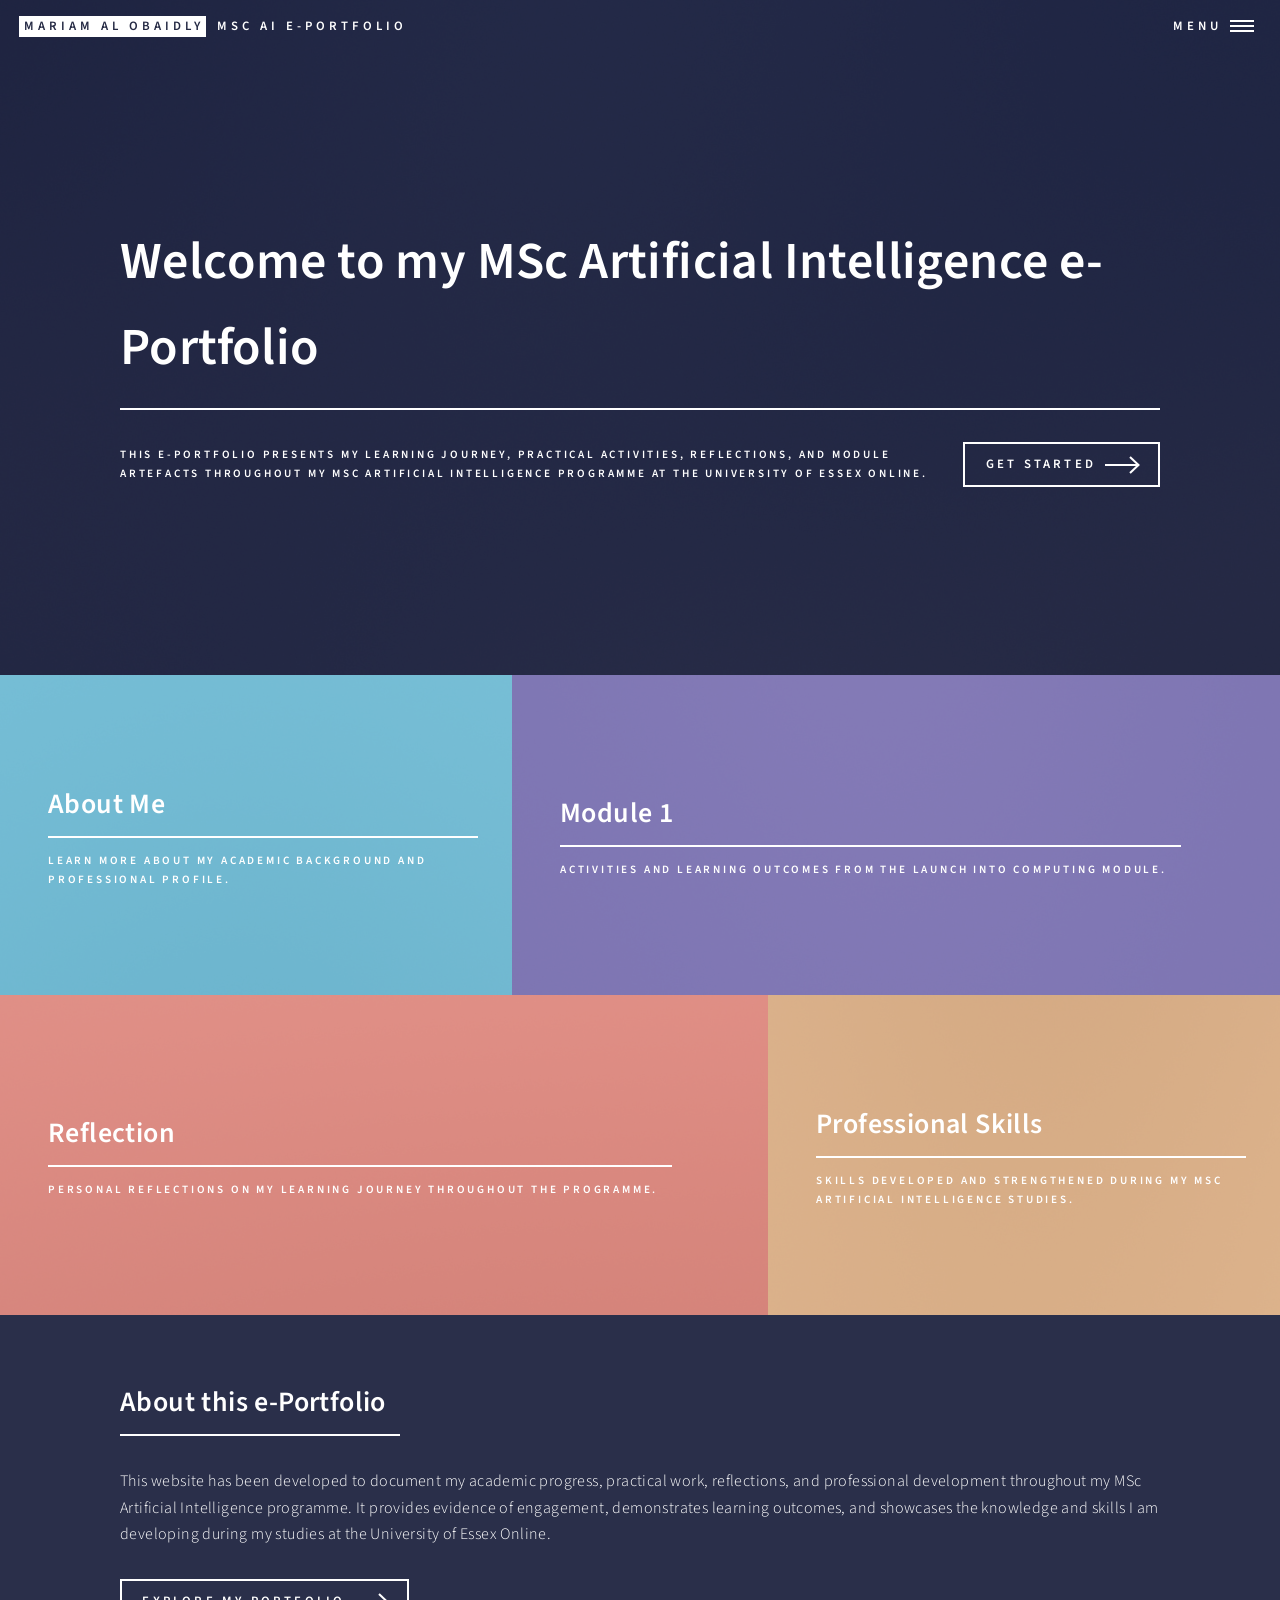
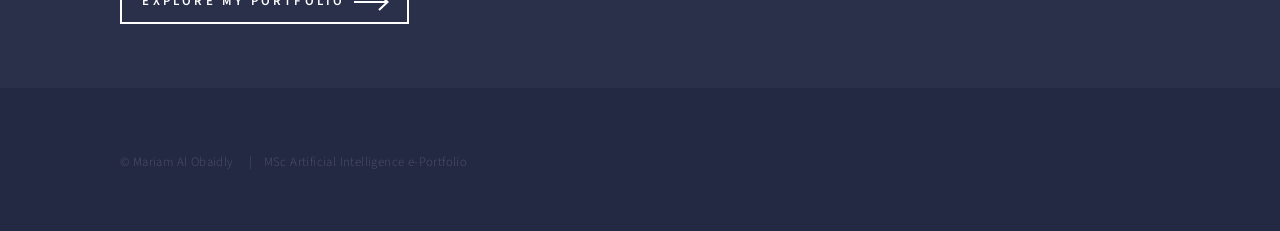
==== index.html @ 6cae25c2 "Update index.html" ====
<!DOCTYPE HTML>
<!--
	Forty 
	html5up.net | @ajlkn
	Free for personal and commercial use under the CCA 3.0 license (html5up.net/license)
-->
<html>
	<head>
		<title>Mariam Al Obaidly - MSc AI e-Portfolio</title>
		<meta charset="utf-8" />
		<meta name="viewport" content="width=device-width, initial-scale=1, user-scalable=no" />
		<link rel="stylesheet" href="assets/css/main.css" />
		<noscript><link rel="stylesheet" href="assets/css/noscript.css" /></noscript>
	</head>
	<body class="is-preload">

		<!-- Wrapper -->
		<div id="wrapper">

			<!-- Header -->
			<header id="header" class="alt">
				<a href="index.html" class="logo"><strong>Mariam Al Obaidly</strong> <span>MSc AI e-Portfolio</span></a>
				<nav>
					<a href="#menu">Menu</a>
				</nav>
			</header>

			<!-- Menu -->
			<nav id="menu">
				<ul class="links">
					<li><a href="index.html">Home</a></li>
					<li><a href="about.html">About Me</a></li>
					<li><a href="module1.html">Module 1</a></li>
					<li><a href="reflection.html">Reflection</a></li>
					<li><a href="skills.html">Professional Skills</a></li>
				</ul>
			</nav>

			<!-- Banner -->
			<section id="banner" class="major">
				<div class="inner">
					<header class="major">
						<h1>Welcome to my MSc Artificial Intelligence e-Portfolio</h1>
					</header>
					<div class="content">
						<p>
							This e-portfolio presents my learning journey, practical activities, reflections, and module artefacts throughout my MSc Artificial Intelligence programme at the University of Essex Online.
						</p>
						<ul class="actions">
							<li><a href="#one" class="button next scrolly">Get Started</a></li>
						</ul>
					</div>
				</div>
			</section>

			<!-- Main -->
			<div id="main">

				<!-- One -->
				<section id="one" class="tiles">
					<article>
						<span class="image">
							<img src="images/pic01.jpg" alt="About Me" />
						</span>
						<header class="major">
							<h3><a href="about.html" class="link">About Me</a></h3>
							<p>Learn more about my academic background and professional profile.</p>
						</header>
					</article>

					<article>
						<span class="image">
							<img src="images/pic02.jpg" alt="Module 1" />
						</span>
						<header class="major">
							<h3><a href="module1.html" class="link">Module 1</a></h3>
							<p>Activities and learning outcomes from the Launch into Computing module.</p>
						</header>
					</article>

					<article>
						<span class="image">
							<img src="images/pic03.jpg" alt="Reflection" />
						</span>
						<header class="major">
							<h3><a href="reflection.html" class="link">Reflection</a></h3>
							<p>Personal reflections on my learning journey throughout the programme.</p>
						</header>
					</article>

					<article>
						<span class="image">
							<img src="images/pic04.jpg" alt="Professional Skills" />
						</span>
						<header class="major">
							<h3><a href="skills.html" class="link">Professional Skills</a></h3>
							<p>Skills developed and strengthened during my MSc Artificial Intelligence studies.</p>
						</header>
					</article>
				</section>

				<!-- Two -->
				<section id="two">
					<div class="inner">
						<header class="major">
							<h2>About this e-Portfolio</h2>
						</header>
						<p>
							This website has been developed to document my academic progress, practical work, reflections, and professional development throughout my MSc Artificial Intelligence programme. It provides evidence of engagement, demonstrates learning outcomes, and showcases the knowledge and skills I am developing during my studies at the University of Essex Online.
						</p>
						<ul class="actions">
							<li><a href="about.html" class="button next">Explore My Portfolio</a></li>
						</ul>
					</div>
				</section>

			</div>

			<!-- Footer -->
			<footer id="footer">
				<div class="inner">
					<ul class="copyright">
						<li>&copy; Mariam Al Obaidly</li>
						<li>MSc Artificial Intelligence e-Portfolio</li>
					</ul>
				</div>
			</footer>

		</div>

		<!-- Scripts -->
		<script src="assets/js/jquery.min.js"></script>
		<script src="assets/js/jquery.scrolly.min.js"></script>
		<script src="assets/js/jquery.scrollex.min.js"></script>
		<script src="assets/js/browser.min.js"></script>
		<script src="assets/js/breakpoints.min.js"></script>
		<script src="assets/js/util.js"></script>
		<script src="assets/js/main.js"></script>

	</body>
</html>
---- assets/css/main.css ----
@import url(fontawesome-all.min.css);
@import url("https://fonts.googleapis.com/css?family=Source+Sans+Pro:300,300italic,600,600italic");

/*
	Forty by HTML5 UP
	html5up.net | @ajlkn
	Free for personal and commercial use under the CCA 3.0 license (html5up.net/license)
*/

html, body, div, span, applet, object,
iframe, h1, h2, h3, h4, h5, h6, p, blockquote,
pre, a, abbr, acronym, address, big, cite,
code, del, dfn, em, img, ins, kbd, q, s, samp,
small, strike, strong, sub, sup, tt, var, b,
u, i, center, dl, dt, dd, ol, ul, li, fieldset,
form, label, legend, table, caption, tbody,
tfoot, thead, tr, th, td, article, aside,
canvas, details, embed, figure, figcaption,
footer, header, hgroup, menu, nav, output, ruby,
section, summary, time, mark, audio, video {
	margin: 0;
	padding: 0;
	border: 0;
	font-size: 100%;
	font: inherit;
	vertical-align: baseline;}

article, aside, details, figcaption, figure,
footer, header, hgroup, menu, nav, section {
	display: block;}

body {
	line-height: 1;
}

ol, ul {
	list-style: none;
}

blockquote, q {
	quotes: none;
}

	blockquote:before, blockquote:after, q:before, q:after {
		content: '';
		content: none;
	}

table {
	border-collapse: collapse;
	border-spacing: 0;
}

body {
	-webkit-text-size-adjust: none;
}

mark {
	background-color: transparent;
	color: inherit;
}

input::-moz-focus-inner {
	border: 0;
	padding: 0;
}

input, select, textarea {
	-moz-appearance: none;
	-webkit-appearance: none;
	-ms-appearance: none;
	appearance: none;
}

/* Basic */

	@-ms-viewport {
		width: device-width;
	}

	body {
		-ms-overflow-style: scrollbar;
	}

	@media screen and (max-width: 480px) {

		html, body {
			min-width: 320px;
		}

	}

	html {
		box-sizing: border-box;
	}

	*, *:before, *:after {
		box-sizing: inherit;
	}

	body {
		background: #242943;
	}

		body.is-preload *, body.is-preload *:before, body.is-preload *:after {
			-moz-animation: none !important;
			-webkit-animation: none !important;
			-ms-animation: none !important;
			animation: none !important;
			-moz-transition: none !important;
			-webkit-transition: none !important;
			-ms-transition: none !important;
			transition: none !important;
		}

/* Type */

	body, input, select, textarea {
		color: #ffffff;
		font-family: "Source Sans Pro", Helvetica, sans-serif;
		font-size: 17pt;
		font-weight: 300;
		letter-spacing: 0.025em;
		line-height: 1.65;
	}

		@media screen and (max-width: 1680px) {

			body, input, select, textarea {
				font-size: 14pt;
			}

		}

		@media screen and (max-width: 1280px) {

			body, input, select, textarea {
				font-size: 12pt;
			}

		}

		@media screen and (max-width: 360px) {

			body, input, select, textarea {
				font-size: 11pt;
			}

		}

	a {
		-moz-transition: color 0.2s ease-in-out, border-bottom-color 0.2s ease-in-out;
		-webkit-transition: color 0.2s ease-in-out, border-bottom-color 0.2s ease-in-out;
		-ms-transition: color 0.2s ease-in-out, border-bottom-color 0.2s ease-in-out;
		transition: color 0.2s ease-in-out, border-bottom-color 0.2s ease-in-out;
		border-bottom: dotted 1px;
		color: inherit;
		text-decoration: none;
	}

		a:hover {
			border-bottom-color: transparent;
			color: #9bf1ff !important;
		}

		a:active {
			color: #53e3fb !important;
		}

	strong, b {
		color: #ffffff;
		font-weight: 600;
	}

	em, i {
		font-style: italic;
	}

	p {
		margin: 0 0 2em 0;
	}

	h1, h2, h3, h4, h5, h6 {
		color: #ffffff;
		font-weight: 600;
		line-height: 1.65;
		margin: 0 0 1em 0;
	}

		h1 a, h2 a, h3 a, h4 a, h5 a, h6 a {
			color: inherit;
			border-bottom: 0;
		}

	h1 {
		font-size: 2.5em;
	}

	h2 {
		font-size: 1.75em;
	}

	h3 {
		font-size: 1.35em;
	}

	h4 {
		font-size: 1.1em;
	}

	h5 {
		font-size: 0.9em;
	}

	h6 {
		font-size: 0.7em;
	}

	@media screen and (max-width: 736px) {

		h1 {
			font-size: 2em;
		}

		h2 {
			font-size: 1.5em;
		}

		h3 {
			font-size: 1.25em;
		}

	}

	sub {
		font-size: 0.8em;
		position: relative;
		top: 0.5em;
	}

	sup {
		font-size: 0.8em;
		position: relative;
		top: -0.5em;
	}

	blockquote {
		border-left: solid 4px rgba(212, 212, 255, 0.1);
		font-style: italic;
		margin: 0 0 2em 0;
		padding: 0.5em 0 0.5em 2em;
	}

	code {
		background: rgba(212, 212, 255, 0.035);
		font-family: "Courier New", monospace;
		font-size: 0.9em;
		margin: 0 0.25em;
		padding: 0.25em 0.65em;
	}

	pre {
		-webkit-overflow-scrolling: touch;
		font-family: "Courier New", monospace;
		font-size: 0.9em;
		margin: 0 0 2em 0;
	}

		pre code {
			display: block;
			line-height: 1.75;
			padding: 1em 1.5em;
			overflow-x: auto;
		}

	hr {
		border: 0;
		border-bottom: solid 1px rgba(212, 212, 255, 0.1);
		margin: 2em 0;
	}

		hr.major {
			margin: 3em 0;
		}

	.align-left {
		text-align: left;
	}

	.align-center {
		text-align: center;
	}

	.align-right {
		text-align: right;
	}

/* Row */

	.row {
		display: flex;
		flex-wrap: wrap;
		box-sizing: border-box;
		align-items: stretch;
	}

		.row > * {
			box-sizing: border-box;
		}

		.row.gtr-uniform > * > :last-child {
			margin-bottom: 0;
		}

		.row.aln-left {
			justify-content: flex-start;
		}

		.row.aln-center {
			justify-content: center;
		}

		.row.aln-right {
			justify-content: flex-end;
		}

		.row.aln-top {
			align-items: flex-start;
		}

		.row.aln-middle {
			align-items: center;
		}

		.row.aln-bottom {
			align-items: flex-end;
		}

		.row > .imp {
			order: -1;
		}

		.row > .col-1 {
			width: 8.33333%;
		}

		.row > .off-1 {
			margin-left: 8.33333%;
		}

		.row > .col-2 {
			width: 16.66667%;
		}

		.row > .off-2 {
			margin-left: 16.66667%;
		}

		.row > .col-3 {
			width: 25%;
		}

		.row > .off-3 {
			margin-left: 25%;
		}

		.row > .col-4 {
			width: 33.33333%;
		}

		.row > .off-4 {
			margin-left: 33.33333%;
		}

		.row > .col-5 {
			width: 41.66667%;
		}

		.row > .off-5 {
			margin-left: 41.66667%;
		}

		.row > .col-6 {
			width: 50%;
		}

		.row > .off-6 {
			margin-left: 50%;
		}

		.row > .col-7 {
			width: 58.33333%;
		}

		.row > .off-7 {
			margin-left: 58.33333%;
		}

		.row > .col-8 {
			width: 66.66667%;
		}

		.row > .off-8 {
			margin-left: 66.66667%;
		}

		.row > .col-9 {
			width: 75%;
		}

		.row > .off-9 {
			margin-left: 75%;
		}

		.row > .col-10 {
			width: 83.33333%;
		}

		.row > .off-10 {
			margin-left: 83.33333%;
		}

		.row > .col-11 {
			width: 91.66667%;
		}

		.row > .off-11 {
			margin-left: 91.66667%;
		}

		.row > .col-12 {
			width: 100%;
		}

		.row > .off-12 {
			margin-left: 100%;
		}

		.row.gtr-0 {
			margin-top: 0;
			margin-left: 0em;
		}

			.row.gtr-0 > * {
				padding: 0 0 0 0em;
			}

			.row.gtr-0.gtr-uniform {
				margin-top: 0em;
			}

				.row.gtr-0.gtr-uniform > * {
					padding-top: 0em;
				}

		.row.gtr-25 {
			margin-top: 0;
			margin-left: -0.5em;
		}

			.row.gtr-25 > * {
				padding: 0 0 0 0.5em;
			}

			.row.gtr-25.gtr-uniform {
				margin-top: -0.5em;
			}

				.row.gtr-25.gtr-uniform > * {
					padding-top: 0.5em;
				}

		.row.gtr-50 {
			margin-top: 0;
			margin-left: -1em;
		}

			.row.gtr-50 > * {
				padding: 0 0 0 1em;
			}

			.row.gtr-50.gtr-uniform {
				margin-top: -1em;
			}

				.row.gtr-50.gtr-uniform > * {
					padding-top: 1em;
				}

		.row {
			margin-top: 0;
			margin-left: -2em;
		}

			.row > * {
				padding: 0 0 0 2em;
			}

			.row.gtr-uniform {
				margin-top: -2em;
			}

				.row.gtr-uniform > * {
					padding-top: 2em;
				}

		.row.gtr-150 {
			margin-top: 0;
			margin-left: -3em;
		}

			.row.gtr-150 > * {
				padding: 0 0 0 3em;
			}

			.row.gtr-150.gtr-uniform {
				margin-top: -3em;
			}

				.row.gtr-150.gtr-uniform > * {
					padding-top: 3em;
				}

		.row.gtr-200 {
			margin-top: 0;
			margin-left: -4em;
		}

			.row.gtr-200 > * {
				padding: 0 0 0 4em;
			}

			.row.gtr-200.gtr-uniform {
				margin-top: -4em;
			}

				.row.gtr-200.gtr-uniform > * {
					padding-top: 4em;
				}

		@media screen and (max-width: 1680px) {

			.row {
				display: flex;
				flex-wrap: wrap;
				box-sizing: border-box;
				align-items: stretch;
			}

				.row > * {
					box-sizing: border-box;
				}

				.row.gtr-uniform > * > :last-child {
					margin-bottom: 0;
				}

				.row.aln-left {
					justify-content: flex-start;
				}

				.row.aln-center {
					justify-content: center;
				}

				.row.aln-right {
					justify-content: flex-end;
				}

				.row.aln-top {
					align-items: flex-start;
				}

				.row.aln-middle {
					align-items: center;
				}

				.row.aln-bottom {
					align-items: flex-end;
				}

				.row > .imp-xlarge {
					order: -1;
				}

				.row > .col-1-xlarge {
					width: 8.33333%;
				}

				.row > .off-1-xlarge {
					margin-left: 8.33333%;
				}

				.row > .col-2-xlarge {
					width: 16.66667%;
				}

				.row > .off-2-xlarge {
					margin-left: 16.66667%;
				}

				.row > .col-3-xlarge {
					width: 25%;
				}

				.row > .off-3-xlarge {
					margin-left: 25%;
				}

				.row > .col-4-xlarge {
					width: 33.33333%;
				}

				.row > .off-4-xlarge {
					margin-left: 33.33333%;
				}

				.row > .col-5-xlarge {
					width: 41.66667%;
				}

				.row > .off-5-xlarge {
					margin-left: 41.66667%;
				}

				.row > .col-6-xlarge {
					width: 50%;
				}

				.row > .off-6-xlarge {
					margin-left: 50%;
				}

				.row > .col-7-xlarge {
					width: 58.33333%;
				}

				.row > .off-7-xlarge {
					margin-left: 58.33333%;
				}

				.row > .col-8-xlarge {
					width: 66.66667%;
				}

				.row > .off-8-xlarge {
					margin-left: 66.66667%;
				}

				.row > .col-9-xlarge {
					width: 75%;
				}

				.row > .off-9-xlarge {
					margin-left: 75%;
				}

				.row > .col-10-xlarge {
					width: 83.33333%;
				}

				.row > .off-10-xlarge {
					margin-left: 83.33333%;
				}

				.row > .col-11-xlarge {
					width: 91.66667%;
				}

				.row > .off-11-xlarge {
					margin-left: 91.66667%;
				}

				.row > .col-12-xlarge {
					width: 100%;
				}

				.row > .off-12-xlarge {
					margin-left: 100%;
				}

				.row.gtr-0 {
					margin-top: 0;
					margin-left: 0em;
				}

					.row.gtr-0 > * {
						padding: 0 0 0 0em;
					}

					.row.gtr-0.gtr-uniform {
						margin-top: 0em;
					}

						.row.gtr-0.gtr-uniform > * {
							padding-top: 0em;
						}

				.row.gtr-25 {
					margin-top: 0;
					margin-left: -0.5em;
				}

					.row.gtr-25 > * {
						padding: 0 0 0 0.5em;
					}

					.row.gtr-25.gtr-uniform {
						margin-top: -0.5em;
					}

						.row.gtr-25.gtr-uniform > * {
							padding-top: 0.5em;
						}

				.row.gtr-50 {
					margin-top: 0;
					margin-left: -1em;
				}

					.row.gtr-50 > * {
						padding: 0 0 0 1em;
					}

					.row.gtr-50.gtr-uniform {
						margin-top: -1em;
					}

						.row.gtr-50.gtr-uniform > * {
							padding-top: 1em;
						}

				.row {
					margin-top: 0;
					margin-left: -2em;
				}

					.row > * {
						padding: 0 0 0 2em;
					}

					.row.gtr-uniform {
						margin-top: -2em;
					}

						.row.gtr-uniform > * {
							padding-top: 2em;
						}

				.row.gtr-150 {
					margin-top: 0;
					margin-left: -3em;
				}

					.row.gtr-150 > * {
						padding: 0 0 0 3em;
					}

					.row.gtr-150.gtr-uniform {
						margin-top: -3em;
					}

						.row.gtr-150.gtr-uniform > * {
							padding-top: 3em;
						}

				.row.gtr-200 {
					margin-top: 0;
					margin-left: -4em;
				}

					.row.gtr-200 > * {
						padding: 0 0 0 4em;
					}

					.row.gtr-200.gtr-uniform {
						margin-top: -4em;
					}

						.row.gtr-200.gtr-uniform > * {
							padding-top: 4em;
						}

		}

		@media screen and (max-width: 1280px) {

			.row {
				display: flex;
				flex-wrap: wrap;
				box-sizing: border-box;
				align-items: stretch;
			}

				.row > * {
					box-sizing: border-box;
				}

				.row.gtr-uniform > * > :last-child {
					margin-bottom: 0;
				}

				.row.aln-left {
					justify-content: flex-start;
				}

				.row.aln-center {
					justify-content: center;
				}

				.row.aln-right {
					justify-content: flex-end;
				}

				.row.aln-top {
					align-items: flex-start;
				}

				.row.aln-middle {
					align-items: center;
				}

				.row.aln-bottom {
					align-items: flex-end;
				}

				.row > .imp-large {
					order: -1;
				}

				.row > .col-1-large {
					width: 8.33333%;
				}

				.row > .off-1-large {
					margin-left: 8.33333%;
				}

				.row > .col-2-large {
					width: 16.66667%;
				}

				.row > .off-2-large {
					margin-left: 16.66667%;
				}

				.row > .col-3-large {
					width: 25%;
				}

				.row > .off-3-large {
					margin-left: 25%;
				}

				.row > .col-4-large {
					width: 33.33333%;
				}

				.row > .off-4-large {
					margin-left: 33.33333%;
				}

				.row > .col-5-large {
					width: 41.66667%;
				}

				.row > .off-5-large {
					margin-left: 41.66667%;
				}

				.row > .col-6-large {
					width: 50%;
				}

				.row > .off-6-large {
					margin-left: 50%;
				}

				.row > .col-7-large {
					width: 58.33333%;
				}

				.row > .off-7-large {
					margin-left: 58.33333%;
				}

				.row > .col-8-large {
					width: 66.66667%;
				}

				.row > .off-8-large {
					margin-left: 66.66667%;
				}

				.row > .col-9-large {
					width: 75%;
				}

				.row > .off-9-large {
					margin-left: 75%;
				}

				.row > .col-10-large {
					width: 83.33333%;
				}

				.row > .off-10-large {
					margin-left: 83.33333%;
				}

				.row > .col-11-large {
					width: 91.66667%;
				}

				.row > .off-11-large {
					margin-left: 91.66667%;
				}

				.row > .col-12-large {
					width: 100%;
				}

				.row > .off-12-large {
					margin-left: 100%;
				}

				.row.gtr-0 {
					margin-top: 0;
					margin-left: 0em;
				}

					.row.gtr-0 > * {
						padding: 0 0 0 0em;
					}

					.row.gtr-0.gtr-uniform {
						margin-top: 0em;
					}

						.row.gtr-0.gtr-uniform > * {
							padding-top: 0em;
						}

				.row.gtr-25 {
					margin-top: 0;
					margin-left: -0.375em;
				}

					.row.gtr-25 > * {
						padding: 0 0 0 0.375em;
					}

					.row.gtr-25.gtr-uniform {
						margin-top: -0.375em;
					}

						.row.gtr-25.gtr-uniform > * {
							padding-top: 0.375em;
						}

				.row.gtr-50 {
					margin-top: 0;
					margin-left: -0.75em;
				}

					.row.gtr-50 > * {
						padding: 0 0 0 0.75em;
					}

					.row.gtr-50.gtr-uniform {
						margin-top: -0.75em;
					}

						.row.gtr-50.gtr-uniform > * {
							padding-top: 0.75em;
						}

				.row {
					margin-top: 0;
					margin-left: -1.5em;
				}

					.row > * {
						padding: 0 0 0 1.5em;
					}

					.row.gtr-uniform {
						margin-top: -1.5em;
					}

						.row.gtr-uniform > * {
							padding-top: 1.5em;
						}

				.row.gtr-150 {
					margin-top: 0;
					margin-left: -2.25em;
				}

					.row.gtr-150 > * {
						padding: 0 0 0 2.25em;
					}

					.row.gtr-150.gtr-uniform {
						margin-top: -2.25em;
					}

						.row.gtr-150.gtr-uniform > * {
							padding-top: 2.25em;
						}

				.row.gtr-200 {
					margin-top: 0;
					margin-left: -3em;
				}

					.row.gtr-200 > * {
						padding: 0 0 0 3em;
					}

					.row.gtr-200.gtr-uniform {
						margin-top: -3em;
					}

						.row.gtr-200.gtr-uniform > * {
							padding-top: 3em;
						}

		}

		@media screen and (max-width: 980px) {

			.row {
				display: flex;
				flex-wrap: wrap;
				box-sizing: border-box;
				align-items: stretch;
			}

				.row > * {
					box-sizing: border-box;
				}

				.row.gtr-uniform > * > :last-child {
					margin-bottom: 0;
				}

				.row.aln-left {
					justify-content: flex-start;
				}

				.row.aln-center {
					justify-content: center;
				}

				.row.aln-right {
					justify-content: flex-end;
				}

				.row.aln-top {
					align-items: flex-start;
				}

				.row.aln-middle {
					align-items: center;
				}

				.row.aln-bottom {
					align-items: flex-end;
				}

				.row > .imp-medium {
					order: -1;
				}

				.row > .col-1-medium {
					width: 8.33333%;
				}

				.row > .off-1-medium {
					margin-left: 8.33333%;
				}

				.row > .col-2-medium {
					width: 16.66667%;
				}

				.row > .off-2-medium {
					margin-left: 16.66667%;
				}

				.row > .col-3-medium {
					width: 25%;
				}

				.row > .off-3-medium {
					margin-left: 25%;
				}

				.row > .col-4-medium {
					width: 33.33333%;
				}

				.row > .off-4-medium {
					margin-left: 33.33333%;
				}

				.row > .col-5-medium {
					width: 41.66667%;
				}

				.row > .off-5-medium {
					margin-left: 41.66667%;
				}

				.row > .col-6-medium {
					width: 50%;
				}

				.row > .off-6-medium {
					margin-left: 50%;
				}

				.row > .col-7-medium {
					width: 58.33333%;
				}

				.row > .off-7-medium {
					margin-left: 58.33333%;
				}

				.row > .col-8-medium {
					width: 66.66667%;
				}

				.row > .off-8-medium {
					margin-left: 66.66667%;
				}

				.row > .col-9-medium {
					width: 75%;
				}

				.row > .off-9-medium {
					margin-left: 75%;
				}

				.row > .col-10-medium {
					width: 83.33333%;
				}

				.row > .off-10-medium {
					margin-left: 83.33333%;
				}

				.row > .col-11-medium {
					width: 91.66667%;
				}

				.row > .off-11-medium {
					margin-left: 91.66667%;
				}

				.row > .col-12-medium {
					width: 100%;
				}

				.row > .off-12-medium {
					margin-left: 100%;
				}

				.row.gtr-0 {
					margin-top: 0;
					margin-left: 0em;
				}

					.row.gtr-0 > * {
						padding: 0 0 0 0em;
					}

					.row.gtr-0.gtr-uniform {
						margin-top: 0em;
					}

						.row.gtr-0.gtr-uniform > * {
							padding-top: 0em;
						}

				.row.gtr-25 {
					margin-top: 0;
					margin-left: -0.375em;
				}

					.row.gtr-25 > * {
						padding: 0 0 0 0.375em;
					}

					.row.gtr-25.gtr-uniform {
						margin-top: -0.375em;
					}

						.row.gtr-25.gtr-uniform > * {
							padding-top: 0.375em;
						}

				.row.gtr-50 {
					margin-top: 0;
					margin-left: -0.75em;
				}

					.row.gtr-50 > * {
						padding: 0 0 0 0.75em;
					}

					.row.gtr-50.gtr-uniform {
						margin-top: -0.75em;
					}

						.row.gtr-50.gtr-uniform > * {
							padding-top: 0.75em;
						}

				.row {
					margin-top: 0;
					margin-left: -1.5em;
				}

					.row > * {
						padding: 0 0 0 1.5em;
					}

					.row.gtr-uniform {
						margin-top: -1.5em;
					}

						.row.gtr-uniform > * {
							padding-top: 1.5em;
						}

				.row.gtr-150 {
					margin-top: 0;
					margin-left: -2.25em;
				}

					.row.gtr-150 > * {
						padding: 0 0 0 2.25em;
					}

					.row.gtr-150.gtr-uniform {
						margin-top: -2.25em;
					}

						.row.gtr-150.gtr-uniform > * {
							padding-top: 2.25em;
						}

				.row.gtr-200 {
					margin-top: 0;
					margin-left: -3em;
				}

					.row.gtr-200 > * {
						padding: 0 0 0 3em;
					}

					.row.gtr-200.gtr-uniform {
						margin-top: -3em;
					}

						.row.gtr-200.gtr-uniform > * {
							padding-top: 3em;
						}

		}

		@media screen and (max-width: 736px) {

			.row {
				display: flex;
				flex-wrap: wrap;
				box-sizing: border-box;
				align-items: stretch;
			}

				.row > * {
					box-sizing: border-box;
				}

				.row.gtr-uniform > * > :last-child {
					margin-bottom: 0;
				}

				.row.aln-left {
					justify-content: flex-start;
				}

				.row.aln-center {
					justify-content: center;
				}

				.row.aln-right {
					justify-content: flex-end;
				}

				.row.aln-top {
					align-items: flex-start;
				}

				.row.aln-middle {
					align-items: center;
				}

				.row.aln-bottom {
					align-items: flex-end;
				}

				.row > .imp-small {
					order: -1;
				}

				.row > .col-1-small {
					width: 8.33333%;
				}

				.row > .off-1-small {
					margin-left: 8.33333%;
				}

				.row > .col-2-small {
					width: 16.66667%;
				}

				.row > .off-2-small {
					margin-left: 16.66667%;
				}

				.row > .col-3-small {
					width: 25%;
				}

				.row > .off-3-small {
					margin-left: 25%;
				}

				.row > .col-4-small {
					width: 33.33333%;
				}

				.row > .off-4-small {
					margin-left: 33.33333%;
				}

				.row > .col-5-small {
					width: 41.66667%;
				}

				.row > .off-5-small {
					margin-left: 41.66667%;
				}

				.row > .col-6-small {
					width: 50%;
				}

				.row > .off-6-small {
					margin-left: 50%;
				}

				.row > .col-7-small {
					width: 58.33333%;
				}

				.row > .off-7-small {
					margin-left: 58.33333%;
				}

				.row > .col-8-small {
					width: 66.66667%;
				}

				.row > .off-8-small {
					margin-left: 66.66667%;
				}

				.row > .col-9-small {
					width: 75%;
				}

				.row > .off-9-small {
					margin-left: 75%;
				}

				.row > .col-10-small {
					width: 83.33333%;
				}

				.row > .off-10-small {
					margin-left: 83.33333%;
				}

				.row > .col-11-small {
					width: 91.66667%;
				}

				.row > .off-11-small {
					margin-left: 91.66667%;
				}

				.row > .col-12-small {
					width: 100%;
				}

				.row > .off-12-small {
					margin-left: 100%;
				}

				.row.gtr-0 {
					margin-top: 0;
					margin-left: 0em;
				}

					.row.gtr-0 > * {
						padding: 0 0 0 0em;
					}

					.row.gtr-0.gtr-uniform {
						margin-top: 0em;
					}

						.row.gtr-0.gtr-uniform > * {
							padding-top: 0em;
						}

				.row.gtr-25 {
					margin-top: 0;
					margin-left: -0.3125em;
				}

					.row.gtr-25 > * {
						padding: 0 0 0 0.3125em;
					}

					.row.gtr-25.gtr-uniform {
						margin-top: -0.3125em;
					}

						.row.gtr-25.gtr-uniform > * {
							padding-top: 0.3125em;
						}

				.row.gtr-50 {
					margin-top: 0;
					margin-left: -0.625em;
				}

					.row.gtr-50 > * {
						padding: 0 0 0 0.625em;
					}

					.row.gtr-50.gtr-uniform {
						margin-top: -0.625em;
					}

						.row.gtr-50.gtr-uniform > * {
							padding-top: 0.625em;
						}

				.row {
					margin-top: 0;
					margin-left: -1.25em;
				}

					.row > * {
						padding: 0 0 0 1.25em;
					}

					.row.gtr-uniform {
						margin-top: -1.25em;
					}

						.row.gtr-uniform > * {
							padding-top: 1.25em;
						}

				.row.gtr-150 {
					margin-top: 0;
					margin-left: -1.875em;
				}

					.row.gtr-150 > * {
						padding: 0 0 0 1.875em;
					}

					.row.gtr-150.gtr-uniform {
						margin-top: -1.875em;
					}

						.row.gtr-150.gtr-uniform > * {
							padding-top: 1.875em;
						}

				.row.gtr-200 {
					margin-top: 0;
					margin-left: -2.5em;
				}

					.row.gtr-200 > * {
						padding: 0 0 0 2.5em;
					}

					.row.gtr-200.gtr-uniform {
						margin-top: -2.5em;
					}

						.row.gtr-200.gtr-uniform > * {
							padding-top: 2.5em;
						}

		}

		@media screen and (max-width: 480px) {

			.row {
				display: flex;
				flex-wrap: wrap;
				box-sizing: border-box;
				align-items: stretch;
			}

				.row > * {
					box-sizing: border-box;
				}

				.row.gtr-uniform > * > :last-child {
					margin-bottom: 0;
				}

				.row.aln-left {
					justify-content: flex-start;
				}

				.row.aln-center {
					justify-content: center;
				}

				.row.aln-right {
					justify-content: flex-end;
				}

				.row.aln-top {
					align-items: flex-start;
				}

				.row.aln-middle {
					align-items: center;
				}

				.row.aln-bottom {
					align-items: flex-end;
				}

				.row > .imp-xsmall {
					order: -1;
				}

				.row > .col-1-xsmall {
					width: 8.33333%;
				}

				.row > .off-1-xsmall {
					margin-left: 8.33333%;
				}

				.row > .col-2-xsmall {
					width: 16.66667%;
				}

				.row > .off-2-xsmall {
					margin-left: 16.66667%;
				}

				.row > .col-3-xsmall {
					width: 25%;
				}

				.row > .off-3-xsmall {
					margin-left: 25%;
				}

				.row > .col-4-xsmall {
					width: 33.33333%;
				}

				.row > .off-4-xsmall {
					margin-left: 33.33333%;
				}

				.row > .col-5-xsmall {
					width: 41.66667%;
				}

				.row > .off-5-xsmall {
					margin-left: 41.66667%;
				}

				.row > .col-6-xsmall {
					width: 50%;
				}

				.row > .off-6-xsmall {
					margin-left: 50%;
				}

				.row > .col-7-xsmall {
					width: 58.33333%;
				}

				.row > .off-7-xsmall {
					margin-left: 58.33333%;
				}

				.row > .col-8-xsmall {
					width: 66.66667%;
				}

				.row > .off-8-xsmall {
					margin-left: 66.66667%;
				}

				.row > .col-9-xsmall {
					width: 75%;
				}

				.row > .off-9-xsmall {
					margin-left: 75%;
				}

				.row > .col-10-xsmall {
					width: 83.33333%;
				}

				.row > .off-10-xsmall {
					margin-left: 83.33333%;
				}

				.row > .col-11-xsmall {
					width: 91.66667%;
				}

				.row > .off-11-xsmall {
					margin-left: 91.66667%;
				}

				.row > .col-12-xsmall {
					width: 100%;
				}

				.row > .off-12-xsmall {
					margin-left: 100%;
				}

				.row.gtr-0 {
					margin-top: 0;
					margin-left: 0em;
				}

					.row.gtr-0 > * {
						padding: 0 0 0 0em;
					}

					.row.gtr-0.gtr-uniform {
						margin-top: 0em;
					}

						.row.gtr-0.gtr-uniform > * {
							padding-top: 0em;
						}

				.row.gtr-25 {
					margin-top: 0;
					margin-left: -0.3125em;
				}

					.row.gtr-25 > * {
						padding: 0 0 0 0.3125em;
					}

					.row.gtr-25.gtr-uniform {
						margin-top: -0.3125em;
					}

						.row.gtr-25.gtr-uniform > * {
							padding-top: 0.3125em;
						}

				.row.gtr-50 {
					margin-top: 0;
					margin-left: -0.625em;
				}

					.row.gtr-50 > * {
						padding: 0 0 0 0.625em;
					}

					.row.gtr-50.gtr-uniform {
						margin-top: -0.625em;
					}

						.row.gtr-50.gtr-uniform > * {
							padding-top: 0.625em;
						}

				.row {
					margin-top: 0;
					margin-left: -1.25em;
				}

					.row > * {
						padding: 0 0 0 1.25em;
					}

					.row.gtr-uniform {
						margin-top: -1.25em;
					}

						.row.gtr-uniform > * {
							padding-top: 1.25em;
						}

				.row.gtr-150 {
					margin-top: 0;
					margin-left: -1.875em;
				}

					.row.gtr-150 > * {
						padding: 0 0 0 1.875em;
					}

					.row.gtr-150.gtr-uniform {
						margin-top: -1.875em;
					}

						.row.gtr-150.gtr-uniform > * {
							padding-top: 1.875em;
						}

				.row.gtr-200 {
					margin-top: 0;
					margin-left: -2.5em;
				}

					.row.gtr-200 > * {
						padding: 0 0 0 2.5em;
					}

					.row.gtr-200.gtr-uniform {
						margin-top: -2.5em;
					}

						.row.gtr-200.gtr-uniform > * {
							padding-top: 2.5em;
						}

		}

/* Section/Article */

	section.special, article.special {
		text-align: center;
	}

	header.major {
		width: -moz-max-content;
		width: -webkit-max-content;
		width: -ms-max-content;
		width: max-content;
		margin-bottom: 2em;
	}

		header.major > :first-child {
			margin-bottom: 0;
			width: calc(100% + 0.5em);
		}

			header.major > :first-child:after {
				content: '';
				background-color: #ffffff;
				display: block;
				height: 2px;
				margin: 0.325em 0 0.5em 0;
				width: 100%;
			}

		header.major > p {
			font-size: 0.7em;
			font-weight: 600;
			letter-spacing: 0.25em;
			margin-bottom: 0;
			text-transform: uppercase;
		}

		body.is-ie header.major > :first-child:after {
			max-width: 9em;
		}

		body.is-ie header.major > h1:after {
			max-width: 100% !important;
		}

	@media screen and (max-width: 736px) {

		header.major > p br {
			display: none;
		}

	}

/* Form */

	form {
		margin: 0 0 2em 0;
	}

		form > :last-child {
			margin-bottom: 0;
		}

		form > .fields {
			display: -moz-flex;
			display: -webkit-flex;
			display: -ms-flex;
			display: flex;
			-moz-flex-wrap: wrap;
			-webkit-flex-wrap: wrap;
			-ms-flex-wrap: wrap;
			flex-wrap: wrap;
			width: calc(100% + 3em);
			margin: -1.5em 0 2em -1.5em;
		}

			form > .fields > .field {
				-moz-flex-grow: 0;
				-webkit-flex-grow: 0;
				-ms-flex-grow: 0;
				flex-grow: 0;
				-moz-flex-shrink: 0;
				-webkit-flex-shrink: 0;
				-ms-flex-shrink: 0;
				flex-shrink: 0;
				padding: 1.5em 0 0 1.5em;
				width: calc(100% - 1.5em);
			}

				form > .fields > .field.half {
					width: calc(50% - 0.75em);
				}

				form > .fields > .field.third {
					width: calc(100%/3 - 0.5em);
				}

				form > .fields > .field.quarter {
					width: calc(25% - 0.375em);
				}

		@media screen and (max-width: 480px) {

			form > .fields {
				width: calc(100% + 3em);
				margin: -1.5em 0 2em -1.5em;
			}

				form > .fields > .field {
					padding: 1.5em 0 0 1.5em;
					width: calc(100% - 1.5em);
				}

					form > .fields > .field.half {
						width: calc(100% - 1.5em);
					}

					form > .fields > .field.third {
						width: calc(100% - 1.5em);
					}

					form > .fields > .field.quarter {
						width: calc(100% - 1.5em);
					}

		}

	label {
		color: #ffffff;
		display: block;
		font-size: 0.8em;
		font-weight: 600;
		letter-spacing: 0.25em;
		margin: 0 0 1em 0;
		text-transform: uppercase;
	}

	input[type="text"],
	input[type="password"],
	input[type="email"],
	input[type="tel"],
	input[type="search"],
	input[type="url"],
	select,
	textarea {
		-moz-appearance: none;
		-webkit-appearance: none;
		-ms-appearance: none;
		appearance: none;
		background: rgba(212, 212, 255, 0.035);
		border: none;
		border-radius: 0;
		color: inherit;
		display: block;
		outline: 0;
		padding: 0 1em;
		text-decoration: none;
		width: 100%;
	}

		input[type="text"]:invalid,
		input[type="password"]:invalid,
		input[type="email"]:invalid,
		input[type="tel"]:invalid,
		input[type="search"]:invalid,
		input[type="url"]:invalid,
		select:invalid,
		textarea:invalid {
			box-shadow: none;
		}

		input[type="text"]:focus,
		input[type="password"]:focus,
		input[type="email"]:focus,
		input[type="tel"]:focus,
		input[type="search"]:focus,
		input[type="url"]:focus,
		select:focus,
		textarea:focus {
			border-color: #9bf1ff;
			box-shadow: 0 0 0 2px #9bf1ff;
		}

	select {
		background-image: url("data:image/svg+xml;charset=utf8,%3Csvg xmlns='http://www.w3.org/2000/svg' width='40' height='40' preserveAspectRatio='none' viewBox='0 0 40 40'%3E%3Cpath d='M9.4,12.3l10.4,10.4l10.4-10.4c0.2-0.2,0.5-0.4,0.9-0.4c0.3,0,0.6,0.1,0.9,0.4l3.3,3.3c0.2,0.2,0.4,0.5,0.4,0.9 c0,0.4-0.1,0.6-0.4,0.9L20.7,31.9c-0.2,0.2-0.5,0.4-0.9,0.4c-0.3,0-0.6-0.1-0.9-0.4L4.3,17.3c-0.2-0.2-0.4-0.5-0.4-0.9 c0-0.4,0.1-0.6,0.4-0.9l3.3-3.3c0.2-0.2,0.5-0.4,0.9-0.4S9.1,12.1,9.4,12.3z' fill='rgba(212, 212, 255, 0.1)' /%3E%3C/svg%3E");
		background-size: 1.25rem;
		background-repeat: no-repeat;
		background-position: calc(100% - 1rem) center;
		height: 2.75em;
		padding-right: 2.75em;
		text-overflow: ellipsis;
	}

		select option {
			color: #ffffff;
			background: #242943;
		}

		select:focus::-ms-value {
			background-color: transparent;
		}

		select::-ms-expand {
			display: none;
		}

	input[type="text"],
	input[type="password"],
	input[type="email"],
	input[type="tel"],
	input[type="search"],
	input[type="url"],
	select {
		height: 2.75em;
	}

	textarea {
		padding: 0.75em 1em;
	}

	input[type="checkbox"],
	input[type="radio"] {
		-moz-appearance: none;
		-webkit-appearance: none;
		-ms-appearance: none;
		appearance: none;
		display: block;
		float: left;
		margin-right: -2em;
		opacity: 0;
		width: 1em;
		z-index: -1;
	}

		input[type="checkbox"] + label,
		input[type="radio"] + label {
			text-decoration: none;
			color: #ffffff;
			cursor: pointer;
			display: inline-block;
			font-weight: 300;
			padding-left: 2.65em;
			padding-right: 0.75em;
			position: relative;
		}

			input[type="checkbox"] + label:before,
			input[type="radio"] + label:before {
				-moz-osx-font-smoothing: grayscale;
				-webkit-font-smoothing: antialiased;
				display: inline-block;
				font-style: normal;
				font-variant: normal;
				text-rendering: auto;
				line-height: 1;
				text-transform: none !important;
				font-family: 'Font Awesome 5 Free';
				font-weight: 900;
			}

			input[type="checkbox"] + label:before,
			input[type="radio"] + label:before {
				background: rgba(212, 212, 255, 0.035);
				content: '';
				display: inline-block;
				font-size: 0.8em;
				height: 2.0625em;
				left: 0;
				letter-spacing: 0;
				line-height: 2.0625em;
				position: absolute;
				text-align: center;
				top: 0;
				width: 2.0625em;
			}

		input[type="checkbox"]:checked + label:before,
		input[type="radio"]:checked + label:before {
			background: #ffffff;
			border-color: #9bf1ff;
			content: '\f00c';
			color: #242943;
		}

		input[type="checkbox"]:focus + label:before,
		input[type="radio"]:focus + label:before {
			box-shadow: 0 0 0 2px #9bf1ff;
		}

	input[type="radio"] + label:before {
		border-radius: 100%;
	}

	::-webkit-input-placeholder {
		color: rgba(244, 244, 255, 0.2) !important;
		opacity: 1.0;
	}

	:-moz-placeholder {
		color: rgba(244, 244, 255, 0.2) !important;
		opacity: 1.0;
	}

	::-moz-placeholder {
		color: rgba(244, 244, 255, 0.2) !important;
		opacity: 1.0;
	}

	:-ms-input-placeholder {
		color: rgba(244, 244, 255, 0.2) !important;
		opacity: 1.0;
	}

/* Box */

	.box {
		border: solid 1px rgba(212, 212, 255, 0.1);
		margin-bottom: 2em;
		padding: 1.5em;
	}

		.box > :last-child,
		.box > :last-child > :last-child,
		.box > :last-child > :last-child > :last-child {
			margin-bottom: 0;
		}

		.box.alt {
			border: 0;
			border-radius: 0;
			padding: 0;
		}

/* Icon */

	.icon {
		text-decoration: none;
		border-bottom: none;
		position: relative;
	}

		.icon:before {
			-moz-osx-font-smoothing: grayscale;
			-webkit-font-smoothing: antialiased;
			display: inline-block;
			font-style: normal;
			font-variant: normal;
			text-rendering: auto;
			line-height: 1;
			text-transform: none !important;
			font-family: 'Font Awesome 5 Free';
			font-weight: 400;
		}

		.icon > .label {
			display: none;
		}

		.icon:before {
			line-height: inherit;
		}

		.icon.solid:before {
			font-weight: 900;
		}

		.icon.brands:before {
			font-family: 'Font Awesome 5 Brands';
		}

		.icon.alt:before {
			background-color: #ffffff;
			border-radius: 100%;
			color: #242943;
			display: inline-block;
			height: 2em;
			line-height: 2em;
			text-align: center;
			width: 2em;
		}

	a.icon.alt:before {
		-moz-transition: background-color 0.2s ease-in-out;
		-webkit-transition: background-color 0.2s ease-in-out;
		-ms-transition: background-color 0.2s ease-in-out;
		transition: background-color 0.2s ease-in-out;
	}

	a.icon.alt:hover:before {
		background-color: #6fc3df;
	}

	a.icon.alt:active:before {
		background-color: #37a6cb;
	}

/* Image */

	.image {
		border: 0;
		display: inline-block;
		position: relative;
	}

		.image img {
			display: block;
		}

		.image.left, .image.right {
			max-width: 30%;
		}

			.image.left img, .image.right img {
				width: 100%;
			}

		.image.left {
			float: left;
			margin: 0 1.5em 1.25em 0;
			top: 0.25em;
		}

		.image.right {
			float: right;
			margin: 0 0 1.25em 1.5em;
			top: 0.25em;
		}

		.image.fit {
			display: block;
			margin: 0 0 2em 0;
			width: 100%;
		}

			.image.fit img {
				width: 100%;
			}

		.image.main {
			display: block;
			margin: 2.5em 0;
			width: 100%;
		}

			.image.main img {
				width: 100%;
			}

			@media screen and (max-width: 736px) {

				.image.main {
					margin: 1.5em 0;
				}

			}

/* List */

	ol {
		list-style: decimal;
		margin: 0 0 2em 0;
		padding-left: 1.25em;
	}

		ol li {
			padding-left: 0.25em;
		}

	ul {
		list-style: disc;
		margin: 0 0 2em 0;
		padding-left: 1em;
	}

		ul li {
			padding-left: 0.5em;
		}

		ul.alt {
			list-style: none;
			padding-left: 0;
		}

			ul.alt li {
				border-top: solid 1px rgba(212, 212, 255, 0.1);
				padding: 0.5em 0;
			}

				ul.alt li:first-child {
					border-top: 0;
					padding-top: 0;
				}

	dl {
		margin: 0 0 2em 0;
	}

		dl dt {
			display: block;
			font-weight: 600;
			margin: 0 0 1em 0;
		}

		dl dd {
			margin-left: 2em;
		}

/* Actions */

	ul.actions {
		display: -moz-flex;
		display: -webkit-flex;
		display: -ms-flex;
		display: flex;
		cursor: default;
		list-style: none;
		margin-left: -1em;
		padding-left: 0;
	}

		ul.actions li {
			padding: 0 0 0 1em;
			vertical-align: middle;
		}

		ul.actions.special {
			-moz-justify-content: center;
			-webkit-justify-content: center;
			-ms-justify-content: center;
			justify-content: center;
			width: 100%;
			margin-left: 0;
		}

			ul.actions.special li:first-child {
				padding-left: 0;
			}

		ul.actions.stacked {
			-moz-flex-direction: column;
			-webkit-flex-direction: column;
			-ms-flex-direction: column;
			flex-direction: column;
			margin-left: 0;
		}

			ul.actions.stacked li {
				padding: 1.3em 0 0 0;
			}

				ul.actions.stacked li:first-child {
					padding-top: 0;
				}

		ul.actions.fit {
			width: calc(100% + 1em);
		}

			ul.actions.fit li {
				-moz-flex-grow: 1;
				-webkit-flex-grow: 1;
				-ms-flex-grow: 1;
				flex-grow: 1;
				-moz-flex-shrink: 1;
				-webkit-flex-shrink: 1;
				-ms-flex-shrink: 1;
				flex-shrink: 1;
				width: 100%;
			}

				ul.actions.fit li > * {
					width: 100%;
				}

			ul.actions.fit.stacked {
				width: 100%;
			}

/* Icons */

	ul.icons {
		cursor: default;
		list-style: none;
		padding-left: 0;
	}

		ul.icons li {
			display: inline-block;
			padding: 0 1em 0 0;
		}

			ul.icons li:last-child {
				padding-right: 0;
			}

		@media screen and (max-width: 736px) {

			ul.icons li {
				padding: 0 0.75em 0 0;
			}

		}

/* Pagination */

	ul.pagination {
		cursor: default;
		list-style: none;
		padding-left: 0;
	}

		ul.pagination li {
			display: inline-block;
			padding-left: 0;
			vertical-align: middle;
		}

			ul.pagination li > .page {
				-moz-transition: background-color 0.2s ease-in-out, color 0.2s ease-in-out;
				-webkit-transition: background-color 0.2s ease-in-out, color 0.2s ease-in-out;
				-ms-transition: background-color 0.2s ease-in-out, color 0.2s ease-in-out;
				transition: background-color 0.2s ease-in-out, color 0.2s ease-in-out;
				border-bottom: 0;
				display: inline-block;
				font-size: 0.8em;
				font-weight: 600;
				height: 1.5em;
				line-height: 1.5em;
				margin: 0 0.125em;
				min-width: 1.5em;
				padding: 0 0.5em;
				text-align: center;
			}

				ul.pagination li > .page.active {
					background-color: #ffffff;
					color: #242943;
				}

					ul.pagination li > .page.active:hover {
						background-color: #9bf1ff;
						color: #242943 !important;
					}

					ul.pagination li > .page.active:active {
						background-color: #53e3fb;
					}

			ul.pagination li:first-child {
				padding-right: 0.75em;
			}

			ul.pagination li:last-child {
				padding-left: 0.75em;
			}

		@media screen and (max-width: 480px) {

			ul.pagination li:nth-child(n+2):nth-last-child(n+2) {
				display: none;
			}

			ul.pagination li:first-child {
				padding-right: 0;
			}

		}

/* Table */

	.table-wrapper {
		-webkit-overflow-scrolling: touch;
		overflow-x: auto;
	}

	table {
		margin: 0 0 2em 0;
		width: 100%;
	}

		table tbody tr {
			border: solid 1px rgba(212, 212, 255, 0.1);
			border-left: 0;
			border-right: 0;
		}

			table tbody tr:nth-child(2n + 1) {
				background-color: rgba(212, 212, 255, 0.035);
			}

		table td {
			padding: 0.75em 0.75em;
		}

		table th {
			color: #ffffff;
			font-size: 0.9em;
			font-weight: 600;
			padding: 0 0.75em 0.75em 0.75em;
			text-align: left;
		}

		table thead {
			border-bottom: solid 2px rgba(212, 212, 255, 0.1);
		}

		table tfoot {
			border-top: solid 2px rgba(212, 212, 255, 0.1);
		}

		table.alt {
			border-collapse: separate;
		}

			table.alt tbody tr td {
				border: solid 1px rgba(212, 212, 255, 0.1);
				border-left-width: 0;
				border-top-width: 0;
			}

				table.alt tbody tr td:first-child {
					border-left-width: 1px;
				}

			table.alt tbody tr:first-child td {
				border-top-width: 1px;
			}

			table.alt thead {
				border-bottom: 0;
			}

			table.alt tfoot {
				border-top: 0;
			}

/* Button */

	input[type="submit"],
	input[type="reset"],
	input[type="button"],
	button,
	.button {
		-moz-appearance: none;
		-webkit-appearance: none;
		-ms-appearance: none;
		appearance: none;
		-moz-transition: background-color 0.2s ease-in-out, box-shadow 0.2s ease-in-out, color 0.2s ease-in-out;
		-webkit-transition: background-color 0.2s ease-in-out, box-shadow 0.2s ease-in-out, color 0.2s ease-in-out;
		-ms-transition: background-color 0.2s ease-in-out, box-shadow 0.2s ease-in-out, color 0.2s ease-in-out;
		transition: background-color 0.2s ease-in-out, box-shadow 0.2s ease-in-out, color 0.2s ease-in-out;
		background-color: transparent;
		border: 0;
		border-radius: 0;
		box-shadow: inset 0 0 0 2px #ffffff;
		color: #ffffff;
		cursor: pointer;
		display: inline-block;
		font-size: 0.8em;
		font-weight: 600;
		height: 3.5em;
		letter-spacing: 0.25em;
		line-height: 3.5em;
		padding: 0 1.75em;
		text-align: center;
		text-decoration: none;
		text-transform: uppercase;
		white-space: nowrap;
	}

		input[type="submit"]:hover, input[type="submit"]:active,
		input[type="reset"]:hover,
		input[type="reset"]:active,
		input[type="button"]:hover,
		input[type="button"]:active,
		button:hover,
		button:active,
		.button:hover,
		.button:active {
			box-shadow: inset 0 0 0 2px #9bf1ff;
			color: #9bf1ff;
		}

		input[type="submit"]:active,
		input[type="reset"]:active,
		input[type="button"]:active,
		button:active,
		.button:active {
			background-color: rgba(155, 241, 255, 0.1);
			box-shadow: inset 0 0 0 2px #53e3fb;
			color: #53e3fb;
		}

		input[type="submit"].icon:before,
		input[type="reset"].icon:before,
		input[type="button"].icon:before,
		button.icon:before,
		.button.icon:before {
			margin-right: 0.5em;
		}

		input[type="submit"].fit,
		input[type="reset"].fit,
		input[type="button"].fit,
		button.fit,
		.button.fit {
			width: 100%;
		}

		input[type="submit"].small,
		input[type="reset"].small,
		input[type="button"].small,
		button.small,
		.button.small {
			font-size: 0.6em;
		}

		input[type="submit"].large,
		input[type="reset"].large,
		input[type="button"].large,
		button.large,
		.button.large {
			font-size: 1.25em;
			height: 3em;
			line-height: 3em;
		}

		input[type="submit"].next,
		input[type="reset"].next,
		input[type="button"].next,
		button.next,
		.button.next {
			padding-right: 4.5em;
			position: relative;
		}

			input[type="submit"].next:before, input[type="submit"].next:after,
			input[type="reset"].next:before,
			input[type="reset"].next:after,
			input[type="button"].next:before,
			input[type="button"].next:after,
			button.next:before,
			button.next:after,
			.button.next:before,
			.button.next:after {
				-moz-transition: opacity 0.2s ease-in-out;
				-webkit-transition: opacity 0.2s ease-in-out;
				-ms-transition: opacity 0.2s ease-in-out;
				transition: opacity 0.2s ease-in-out;
				background-position: center right;
				background-repeat: no-repeat;
				background-size: 36px 24px;
				content: '';
				display: block;
				height: 100%;
				position: absolute;
				right: 1.5em;
				top: 0;
				vertical-align: middle;
				width: 36px;
			}

			input[type="submit"].next:before,
			input[type="reset"].next:before,
			input[type="button"].next:before,
			button.next:before,
			.button.next:before {
				background-image: url("data:image/svg+xml;charset=utf8,%3Csvg xmlns='http://www.w3.org/2000/svg' xmlns:xlink='http://www.w3.org/1999/xlink' width='36px' height='24px' viewBox='0 0 36 24' zoomAndPan='disable'%3E%3Cstyle%3Eline %7B stroke: %23ffffff%3B stroke-width: 2px%3B %7D%3C/style%3E%3Cline x1='0' y1='12' x2='34' y2='12' /%3E%3Cline x1='25' y1='4' x2='34' y2='12.5' /%3E%3Cline x1='25' y1='20' x2='34' y2='11.5' /%3E%3C/svg%3E");
			}

			input[type="submit"].next:after,
			input[type="reset"].next:after,
			input[type="button"].next:after,
			button.next:after,
			.button.next:after {
				background-image: url("data:image/svg+xml;charset=utf8,%3Csvg xmlns='http://www.w3.org/2000/svg' xmlns:xlink='http://www.w3.org/1999/xlink' width='36px' height='24px' viewBox='0 0 36 24' zoomAndPan='disable'%3E%3Cstyle%3Eline %7B stroke: %239bf1ff%3B stroke-width: 2px%3B %7D%3C/style%3E%3Cline x1='0' y1='12' x2='34' y2='12' /%3E%3Cline x1='25' y1='4' x2='34' y2='12.5' /%3E%3Cline x1='25' y1='20' x2='34' y2='11.5' /%3E%3C/svg%3E");
				opacity: 0;
				z-index: 1;
			}

			input[type="submit"].next:hover:after, input[type="submit"].next:active:after,
			input[type="reset"].next:hover:after,
			input[type="reset"].next:active:after,
			input[type="button"].next:hover:after,
			input[type="button"].next:active:after,
			button.next:hover:after,
			button.next:active:after,
			.button.next:hover:after,
			.button.next:active:after {
				opacity: 1;
			}

			@media screen and (max-width: 1280px) {

				input[type="submit"].next,
				input[type="reset"].next,
				input[type="button"].next,
				button.next,
				.button.next {
					padding-right: 5em;
				}

			}

		input[type="submit"].primary,
		input[type="reset"].primary,
		input[type="button"].primary,
		button.primary,
		.button.primary {
			background-color: #ffffff;
			box-shadow: none;
			color: #242943;
		}

			input[type="submit"].primary:hover, input[type="submit"].primary:active,
			input[type="reset"].primary:hover,
			input[type="reset"].primary:active,
			input[type="button"].primary:hover,
			input[type="button"].primary:active,
			button.primary:hover,
			button.primary:active,
			.button.primary:hover,
			.button.primary:active {
				background-color: #9bf1ff;
				color: #242943 !important;
			}

			input[type="submit"].primary:active,
			input[type="reset"].primary:active,
			input[type="button"].primary:active,
			button.primary:active,
			.button.primary:active {
				background-color: #53e3fb;
			}

		input[type="submit"].disabled, input[type="submit"]:disabled,
		input[type="reset"].disabled,
		input[type="reset"]:disabled,
		input[type="button"].disabled,
		input[type="button"]:disabled,
		button.disabled,
		button:disabled,
		.button.disabled,
		.button:disabled {
			pointer-events: none;
			cursor: default;
			opacity: 0.25;
		}

/* Tiles */

	.tiles {
		display: -moz-flex;
		display: -webkit-flex;
		display: -ms-flex;
		display: flex;
		-moz-flex-wrap: wrap;
		-webkit-flex-wrap: wrap;
		-ms-flex-wrap: wrap;
		flex-wrap: wrap;
		border-top: 0 !important;
	}

		.tiles + * {
			border-top: 0 !important;
		}

		.tiles article {
			-moz-align-items: center;
			-webkit-align-items: center;
			-ms-align-items: center;
			align-items: center;
			display: -moz-flex;
			display: -webkit-flex;
			display: -ms-flex;
			display: flex;
			-moz-transition: -moz-transform 0.25s ease, opacity 0.25s ease, -moz-filter 1s ease, -webkit-filter 1s ease;
			-webkit-transition: -webkit-transform 0.25s ease, opacity 0.25s ease, -webkit-filter 1s ease, -webkit-filter 1s ease;
			-ms-transition: -ms-transform 0.25s ease, opacity 0.25s ease, -ms-filter 1s ease, -webkit-filter 1s ease;
			transition: transform 0.25s ease, opacity 0.25s ease, filter 1s ease, -webkit-filter 1s ease;
			padding: 4em 4em 2em 4em ;
			background-position: center;
			background-repeat: no-repeat;
			background-size: cover;
			cursor: default;
			height: 40vh;
			max-height: 40em;
			min-height: 23em;
			overflow: hidden;
			position: relative;
			width: 40%;
		}

			.tiles article .image {
				display: none;
			}

			.tiles article header {
				position: relative;
				z-index: 3;
			}

			.tiles article h3 {
				font-size: 1.75em;
			}

				.tiles article h3 a:hover {
					color: inherit !important;
				}

			.tiles article .link.primary {
				border: 0;
				height: 100%;
				left: 0;
				position: absolute;
				top: 0;
				width: 100%;
				z-index: 4;
			}

			.tiles article:before {
				-moz-transition: opacity 0.5s ease;
				-webkit-transition: opacity 0.5s ease;
				-ms-transition: opacity 0.5s ease;
				transition: opacity 0.5s ease;
				bottom: 0;
				content: '';
				display: block;
				height: 100%;
				left: 0;
				opacity: 0.85;
				position: absolute;
				width: 100%;
				z-index: 2;
			}

			.tiles article:after {
				background-color: rgba(36, 41, 67, 0.25);
				content: '';
				display: block;
				height: 100%;
				left: 0;
				position: absolute;
				top: 0;
				width: 100%;
				z-index: 1;
			}

			.tiles article:hover:before {
				opacity: 0;
			}

			.tiles article.is-transitioning {
				-moz-transform: scale(0.95);
				-webkit-transform: scale(0.95);
				-ms-transform: scale(0.95);
				transform: scale(0.95);
				-moz-filter: blur(0.5em);
				-webkit-filter: blur(0.5em);
				-ms-filter: blur(0.5em);
				filter: blur(0.5em);
				opacity: 0;
			}

			.tiles article:nth-child(4n - 1), .tiles article:nth-child(4n - 2) {
				width: 60%;
			}

			.tiles article:nth-child(6n - 5):before {
				background-color: #6fc3df;
			}

			.tiles article:nth-child(6n - 4):before {
				background-color: #8d82c4;
			}

			.tiles article:nth-child(6n - 3):before {
				background-color: #ec8d81;
			}

			.tiles article:nth-child(6n - 2):before {
				background-color: #e7b788;
			}

			.tiles article:nth-child(6n - 1):before {
				background-color: #8ea9e8;
			}

			.tiles article:nth-child(6n):before {
				background-color: #87c5a4;
			}

		@media screen and (max-width: 1280px) {

			.tiles article {
				padding: 4em 3em 2em 3em ;
				height: 30vh;
				max-height: 30em;
				min-height: 20em;
			}

		}

		@media screen and (max-width: 980px) {

			.tiles article {
				width: 50% !important;
			}

		}

		@media screen and (max-width: 736px) {

			.tiles article {
				padding: 3em 1.5em 1em 1.5em ;
				height: 16em;
				max-height: none;
				min-height: 0;
			}

				.tiles article h3 {
					font-size: 1.5em;
				}

		}

		@media screen and (max-width: 480px) {

			.tiles {
				display: block;
			}

				.tiles article {
					height: 20em;
					width: 100% !important;
				}

		}

/* Contact Method */

	.contact-method {
		margin: 0 0 2em 0;
		padding-left: 3.25em;
		position: relative;
	}

		.contact-method .icon {
			left: 0;
			position: absolute;
			top: 0;
		}

		.contact-method h3 {
			margin: 0 0 0.5em 0;
		}

/* Spotlights */

	.spotlights {
		border-top: 0 !important;
	}

		.spotlights + * {
			border-top: 0 !important;
		}

		.spotlights > section {
			display: -moz-flex;
			display: -webkit-flex;
			display: -ms-flex;
			display: flex;
			-moz-flex-direction: row;
			-webkit-flex-direction: row;
			-ms-flex-direction: row;
			flex-direction: row;
			background-color: #2e3450;
		}

			.spotlights > section > .image {
				background-position: center center;
				background-size: cover;
				border-radius: 0;
				display: block;
				position: relative;
				width: 30%;
			}

				.spotlights > section > .image img {
					border-radius: 0;
					display: block;
					width: 100%;
				}

				.spotlights > section > .image:before {
					background: rgba(36, 41, 67, 0.9);
					content: '';
					display: block;
					height: 100%;
					left: 0;
					opacity: 0;
					position: absolute;
					top: 0;
					width: 100%;
				}

			.spotlights > section > .content {
				display: -moz-flex;
				display: -webkit-flex;
				display: -ms-flex;
				display: flex;
				-moz-flex-direction: column;
				-webkit-flex-direction: column;
				-ms-flex-direction: column;
				flex-direction: column;
				-moz-justify-content: center;
				-webkit-justify-content: center;
				-ms-justify-content: center;
				justify-content: center;
				-moz-align-items: center;
				-webkit-align-items: center;
				-ms-align-items: center;
				align-items: center;
				padding: 2em 3em 0.1em 3em ;
				width: 70%;
			}

				.spotlights > section > .content > .inner {
					margin: 0 auto;
					max-width: 100%;
					width: 65em;
				}

			.spotlights > section:nth-child(2n) {
				-moz-flex-direction: row-reverse;
				-webkit-flex-direction: row-reverse;
				-ms-flex-direction: row-reverse;
				flex-direction: row-reverse;
				background-color: #333856;
			}

				.spotlights > section:nth-child(2n) > .content {
					-moz-align-items: -moz-flex-end;
					-webkit-align-items: -webkit-flex-end;
					-ms-align-items: -ms-flex-end;
					align-items: flex-end;
				}

		@media screen and (max-width: 1680px) {

			.spotlights > section > .image {
				width: 40%;
			}

			.spotlights > section > .content {
				width: 60%;
			}

		}

		@media screen and (max-width: 1280px) {

			.spotlights > section > .image {
				width: 45%;
			}

			.spotlights > section > .content {
				width: 55%;
			}

		}

		@media screen and (max-width: 980px) {

			.spotlights > section {
				display: block;
			}

				.spotlights > section > .image {
					width: 100%;
				}

				.spotlights > section > .content {
					padding: 4em 3em 2em 3em ;
					width: 100%;
				}

		}

		@media screen and (max-width: 736px) {

			.spotlights > section > .content {
				padding: 3em 1.5em 1em 1.5em ;
			}

		}

/* Header */

	@-moz-keyframes reveal-header {
		0% {
			top: -4em;
			opacity: 0;
		}

		100% {
			top: 0;
			opacity: 1;
		}
	}

	@-webkit-keyframes reveal-header {
		0% {
			top: -4em;
			opacity: 0;
		}

		100% {
			top: 0;
			opacity: 1;
		}
	}

	@-ms-keyframes reveal-header {
		0% {
			top: -4em;
			opacity: 0;
		}

		100% {
			top: 0;
			opacity: 1;
		}
	}

	@keyframes reveal-header {
		0% {
			top: -4em;
			opacity: 0;
		}

		100% {
			top: 0;
			opacity: 1;
		}
	}

	#header {
		display: -moz-flex;
		display: -webkit-flex;
		display: -ms-flex;
		display: flex;
		background-color: #2a2f4a;
		box-shadow: 0 0 0.25em 0 rgba(0, 0, 0, 0.15);
		cursor: default;
		font-weight: 600;
		height: 3.25em;
		left: 0;
		letter-spacing: 0.25em;
		line-height: 3.25em;
		margin: 0;
		position: fixed;
		text-transform: uppercase;
		top: 0;
		width: 100%;
		z-index: 10000;
	}

		#header .logo {
			border: 0;
			display: inline-block;
			font-size: 0.8em;
			height: inherit;
			line-height: inherit;
			padding: 0 1.5em;
		}

			#header .logo strong {
				-moz-transition: background-color 0.2s ease-in-out, color 0.2s ease-in-out;
				-webkit-transition: background-color 0.2s ease-in-out, color 0.2s ease-in-out;
				-ms-transition: background-color 0.2s ease-in-out, color 0.2s ease-in-out;
				transition: background-color 0.2s ease-in-out, color 0.2s ease-in-out;
				background-color: #ffffff;
				color: #242943;
				display: inline-block;
				line-height: 1.65em;
				margin-right: 0.325em;
				padding: 0 0.125em 0 0.375em;
			}

			#header .logo:hover strong {
				background-color: #9bf1ff;
			}

			#header .logo:active strong {
				background-color: #53e3fb;
			}

		#header nav {
			display: -moz-flex;
			display: -webkit-flex;
			display: -ms-flex;
			display: flex;
			-moz-justify-content: -moz-flex-end;
			-webkit-justify-content: -webkit-flex-end;
			-ms-justify-content: -ms-flex-end;
			justify-content: flex-end;
			-moz-flex-grow: 1;
			-webkit-flex-grow: 1;
			-ms-flex-grow: 1;
			flex-grow: 1;
			height: inherit;
			line-height: inherit;
		}

			#header nav a {
				border: 0;
				display: block;
				font-size: 0.8em;
				height: inherit;
				line-height: inherit;
				padding: 0 0.75em;
				position: relative;
				vertical-align: middle;
			}

				#header nav a:last-child {
					padding-right: 1.5em;
				}

				#header nav a[href="#menu"] {
					padding-right: 3.325em !important;
				}

					#header nav a[href="#menu"]:before, #header nav a[href="#menu"]:after {
						background-image: url("data:image/svg+xml;charset=utf8,%3Csvg xmlns='http://www.w3.org/2000/svg' width='24' height='32' viewBox='0 0 24 32' preserveAspectRatio='none'%3E%3Cstyle%3Eline %7B stroke-width: 2px%3B stroke: %23ffffff%3B %7D%3C/style%3E%3Cline x1='0' y1='11' x2='24' y2='11' /%3E%3Cline x1='0' y1='21' x2='24' y2='21' /%3E%3Cline x1='0' y1='16' x2='24' y2='16' /%3E%3C/svg%3E");
						background-position: center;
						background-repeat: no-repeat;
						background-size: 24px 32px;
						content: '';
						display: block;
						height: 100%;
						position: absolute;
						right: 1.5em;
						top: 0;
						vertical-align: middle;
						width: 24px;
					}

					#header nav a[href="#menu"]:after {
						-moz-transition: opacity 0.2s ease-in-out;
						-webkit-transition: opacity 0.2s ease-in-out;
						-ms-transition: opacity 0.2s ease-in-out;
						transition: opacity 0.2s ease-in-out;
						background-image: url("data:image/svg+xml;charset=utf8,%3Csvg xmlns='http://www.w3.org/2000/svg' width='24' height='32' viewBox='0 0 24 32' preserveAspectRatio='none'%3E%3Cstyle%3Eline %7B stroke-width: 2px%3B stroke: %239bf1ff%3B %7D%3C/style%3E%3Cline x1='0' y1='11' x2='24' y2='11' /%3E%3Cline x1='0' y1='21' x2='24' y2='21' /%3E%3Cline x1='0' y1='16' x2='24' y2='16' /%3E%3C/svg%3E");
						opacity: 0;
						z-index: 1;
					}

					#header nav a[href="#menu"]:hover:after, #header nav a[href="#menu"]:active:after {
						opacity: 1;
					}

					#header nav a[href="#menu"]:last-child {
						padding-right: 3.875em !important;
					}

						#header nav a[href="#menu"]:last-child:before, #header nav a[href="#menu"]:last-child:after {
							right: 2em;
						}

		#header.reveal {
			-moz-animation: reveal-header 0.35s ease;
			-webkit-animation: reveal-header 0.35s ease;
			-ms-animation: reveal-header 0.35s ease;
			animation: reveal-header 0.35s ease;
		}

		#header.alt {
			-moz-transition: opacity 2.5s ease;
			-webkit-transition: opacity 2.5s ease;
			-ms-transition: opacity 2.5s ease;
			transition: opacity 2.5s ease;
			-moz-transition-delay: 0.75s;
			-webkit-transition-delay: 0.75s;
			-ms-transition-delay: 0.75s;
			transition-delay: 0.75s;
			-moz-animation: none;
			-webkit-animation: none;
			-ms-animation: none;
			animation: none;
			background-color: transparent;
			box-shadow: none;
			position: absolute;
		}

			#header.alt.style1 .logo strong {
				color: #6fc3df;
			}

			#header.alt.style2 .logo strong {
				color: #8d82c4;
			}

			#header.alt.style3 .logo strong {
				color: #ec8d81;
			}

			#header.alt.style4 .logo strong {
				color: #e7b788;
			}

			#header.alt.style5 .logo strong {
				color: #8ea9e8;
			}

			#header.alt.style6 .logo strong {
				color: #87c5a4;
			}

		body.is-preload #header.alt {
			opacity: 0;
		}

		@media screen and (max-width: 1680px) {

			#header nav a[href="#menu"] {
				padding-right: 3.75em !important;
			}

				#header nav a[href="#menu"]:last-child {
					padding-right: 4.25em !important;
				}

		}

		@media screen and (max-width: 1280px) {

			#header nav a[href="#menu"] {
				padding-right: 4em !important;
			}

				#header nav a[href="#menu"]:last-child {
					padding-right: 4.5em !important;
				}

		}

		@media screen and (max-width: 736px) {

			#header {
				height: 2.75em;
				line-height: 2.75em;
			}

				#header .logo {
					padding: 0 1em;
				}

				#header nav a {
					padding: 0 0.5em;
				}

					#header nav a:last-child {
						padding-right: 1em;
					}

					#header nav a[href="#menu"] {
						padding-right: 3.25em !important;
					}

						#header nav a[href="#menu"]:before, #header nav a[href="#menu"]:after {
							right: 0.75em;
						}

						#header nav a[href="#menu"]:last-child {
							padding-right: 4em !important;
						}

							#header nav a[href="#menu"]:last-child:before, #header nav a[href="#menu"]:last-child:after {
								right: 1.5em;
							}

		}

		@media screen and (max-width: 480px) {

			#header .logo span {
				display: none;
			}

			#header nav a[href="#menu"] {
				overflow: hidden;
				padding-right: 0 !important;
				text-indent: 5em;
				white-space: nowrap;
				width: 5em;
			}

				#header nav a[href="#menu"]:before, #header nav a[href="#menu"]:after {
					right: 0;
					width: inherit;
				}

				#header nav a[href="#menu"]:last-child:before, #header nav a[href="#menu"]:last-child:after {
					width: 4em;
					right: 0;
				}

		}

/* Banner */

	#banner {
		-moz-align-items: center;
		-webkit-align-items: center;
		-ms-align-items: center;
		align-items: center;
		background-image: url("../../images/banner.jpg");
		display: -moz-flex;
		display: -webkit-flex;
		display: -ms-flex;
		display: flex;
		padding: 6em 0 2em 0 ;
		background-attachment: fixed;
		background-position: center;
		background-repeat: no-repeat;
		background-size: cover;
		border-bottom: 0 !important;
		cursor: default;
		height: 60vh;
		margin-bottom: -3.25em;
		max-height: 32em;
		min-height: 22em;
		position: relative;
		top: -3.25em;
	}

		#banner:after {
			-moz-transition: opacity 2.5s ease;
			-webkit-transition: opacity 2.5s ease;
			-ms-transition: opacity 2.5s ease;
			transition: opacity 2.5s ease;
			-moz-transition-delay: 0.75s;
			-webkit-transition-delay: 0.75s;
			-ms-transition-delay: 0.75s;
			transition-delay: 0.75s;
			pointer-events: none;
			background-color: #242943;
			content: '';
			display: block;
			height: 100%;
			left: 0;
			opacity: 0.85;
			position: absolute;
			top: 0;
			width: 100%;
			z-index: 1;
		}

		#banner h1 {
			font-size: 3.25em;
		}

		#banner > .inner {
			-moz-transition: opacity 1.5s ease, -moz-transform 0.5s ease-out, -moz-filter 0.5s ease, -webkit-filter 0.5s ease;
			-webkit-transition: opacity 1.5s ease, -webkit-transform 0.5s ease-out, -webkit-filter 0.5s ease, -webkit-filter 0.5s ease;
			-ms-transition: opacity 1.5s ease, -ms-transform 0.5s ease-out, -ms-filter 0.5s ease, -webkit-filter 0.5s ease;
			transition: opacity 1.5s ease, transform 0.5s ease-out, filter 0.5s ease, -webkit-filter 0.5s ease;
			padding: 0 !important;
			position: relative;
			z-index: 2;
		}

			#banner > .inner .image {
				display: none;
			}

			#banner > .inner header {
				width: auto;
			}

				#banner > .inner header > :first-child {
					width: auto;
				}

					#banner > .inner header > :first-child:after {
						max-width: 100%;
					}

			#banner > .inner .content {
				display: -moz-flex;
				display: -webkit-flex;
				display: -ms-flex;
				display: flex;
				-moz-align-items: center;
				-webkit-align-items: center;
				-ms-align-items: center;
				align-items: center;
				margin: 0 0 2em 0;
			}

				#banner > .inner .content > * {
					margin-right: 1.5em;
					margin-bottom: 0;
				}

				#banner > .inner .content > :last-child {
					margin-right: 0;
				}

				#banner > .inner .content p {
					font-size: 0.7em;
					font-weight: 600;
					letter-spacing: 0.25em;
					text-transform: uppercase;
				}

		#banner.major {
			height: 75vh;
			min-height: 30em;
			max-height: 50em;
		}

			#banner.major.alt {
				opacity: 0.75;
			}

		#banner.style1:after {
			background-color: #6fc3df;
		}

		#banner.style2:after {
			background-color: #8d82c4;
		}

		#banner.style3:after {
			background-color: #ec8d81;
		}

		#banner.style4:after {
			background-color: #e7b788;
		}

		#banner.style5:after {
			background-color: #8ea9e8;
		}

		#banner.style6:after {
			background-color: #87c5a4;
		}

		body.is-preload #banner:after {
			opacity: 1.0;
		}

		body.is-preload #banner > .inner {
			-moz-filter: blur(0.125em);
			-webkit-filter: blur(0.125em);
			-ms-filter: blur(0.125em);
			filter: blur(0.125em);
			-moz-transform: translateX(-0.5em);
			-webkit-transform: translateX(-0.5em);
			-ms-transform: translateX(-0.5em);
			transform: translateX(-0.5em);
			opacity: 0;
		}

		@media screen and (max-width: 1280px) {

			#banner {
				background-attachment: scroll;
			}

		}

		@media screen and (max-width: 736px) {

			#banner {
				padding: 5em 0 1em 0 ;
				height: auto;
				margin-bottom: -2.75em;
				max-height: none;
				min-height: 0;
				top: -2.75em;
			}

				#banner h1 {
					font-size: 2em;
				}

				#banner > .inner .content {
					display: block;
				}

					#banner > .inner .content > * {
						margin-right: 0;
						margin-bottom: 2em;
					}

				#banner.major {
					height: auto;
					min-height: 0;
					max-height: none;
				}

		}

		@media screen and (max-width: 480px) {

			#banner {
				padding: 6em 0 2em 0 ;
			}

				#banner > .inner .content p br {
					display: none;
				}

				#banner.major {
					padding: 8em 0 4em 0 ;
				}

		}

/* Main */

	#main {
		background-color: #2a2f4a;
	}

		#main > * {
			border-top: solid 1px rgba(212, 212, 255, 0.1);
		}

			#main > *:first-child {
				border-top: 0;
			}

			#main > * > .inner {
				padding: 4em 0 2em 0 ;
				margin: 0 auto;
				max-width: 65em;
				width: calc(100% - 6em);
			}

				@media screen and (max-width: 736px) {

					#main > * > .inner {
						padding: 3em 0 1em 0 ;
						width: calc(100% - 3em);
					}

				}

		#main.alt {
			background-color: transparent;
			border-bottom: solid 1px rgba(212, 212, 255, 0.1);
		}

/* Contact */

	#contact {
		border-bottom: solid 1px rgba(212, 212, 255, 0.1);
		overflow-x: hidden;
	}

		#contact > .inner {
			display: -moz-flex;
			display: -webkit-flex;
			display: -ms-flex;
			display: flex;
			padding: 0 !important;
		}

			#contact > .inner > :nth-child(2n - 1) {
				padding: 4em 3em 2em 0 ;
				border-right: solid 1px rgba(212, 212, 255, 0.1);
				width: 60%;
			}

			#contact > .inner > :nth-child(2n) {
				padding-left: 3em;
				width: 40%;
			}

			#contact > .inner > .split {
				padding: 0;
			}

				#contact > .inner > .split > * {
					padding: 3em 0 1em 3em ;
					position: relative;
				}

					#contact > .inner > .split > *:before {
						border-top: solid 1px rgba(212, 212, 255, 0.1);
						content: '';
						display: block;
						margin-left: -3em;
						position: absolute;
						top: 0;
						width: calc(100vw + 3em);
					}

				#contact > .inner > .split > :first-child:before {
					display: none;
				}

		@media screen and (max-width: 980px) {

			#contact > .inner {
				display: block;
			}

				#contact > .inner > :nth-child(2n - 1) {
					padding: 4em 0 2em 0 ;
					border-right: 0;
					width: 100%;
				}

				#contact > .inner > :nth-child(2n) {
					padding-left: 0;
					width: 100%;
				}

				#contact > .inner > .split > * {
					padding: 3em 0 1em 0 ;
				}

				#contact > .inner > .split > :first-child:before {
					display: block;
				}

		}

		@media screen and (max-width: 736px) {

			#contact > .inner > :nth-child(2n - 1) {
				padding: 3em 0 1em 0 ;
			}

		}

/* Footer */

	#footer .copyright {
		font-size: 0.8em;
		list-style: none;
		padding-left: 0;
	}

		#footer .copyright li {
			border-left: solid 1px rgba(212, 212, 255, 0.1);
			color: rgba(244, 244, 255, 0.2);
			display: inline-block;
			line-height: 1;
			margin-left: 1em;
			padding-left: 1em;
		}

			#footer .copyright li:first-child {
				border-left: 0;
				margin-left: 0;
				padding-left: 0;
			}

	@media screen and (max-width: 480px) {

		#footer .copyright li {
			display: block;
			border-left: 0;
			margin-left: 0;
			padding-left: 0;
			line-height: inherit;
		}

	}

/* Wrapper */

	#wrapper {
		-moz-transition: -moz-filter 0.35s ease, -webkit-filter 0.35s ease, opacity 0.375s ease-out;
		-webkit-transition: -webkit-filter 0.35s ease, -webkit-filter 0.35s ease, opacity 0.375s ease-out;
		-ms-transition: -ms-filter 0.35s ease, -webkit-filter 0.35s ease, opacity 0.375s ease-out;
		transition: filter 0.35s ease, -webkit-filter 0.35s ease, opacity 0.375s ease-out;
		padding-top: 3.25em;
	}

		#wrapper.is-transitioning {
			opacity: 0;
		}

		#wrapper > * > .inner {
			padding: 4em 0 2em 0 ;
			margin: 0 auto;
			max-width: 65em;
			width: calc(100% - 6em);
		}

			@media screen and (max-width: 736px) {

				#wrapper > * > .inner {
					padding: 3em 0 1em 0 ;
					width: calc(100% - 3em);
				}

			}

		@media screen and (max-width: 736px) {

			#wrapper {
				padding-top: 2.75em;
			}

		}

/* Menu */

	#menu {
		-moz-transition: -moz-transform 0.35s ease, opacity 0.35s ease, visibility 0.35s;
		-webkit-transition: -webkit-transform 0.35s ease, opacity 0.35s ease, visibility 0.35s;
		-ms-transition: -ms-transform 0.35s ease, opacity 0.35s ease, visibility 0.35s;
		transition: transform 0.35s ease, opacity 0.35s ease, visibility 0.35s;
		-moz-align-items: center;
		-webkit-align-items: center;
		-ms-align-items: center;
		align-items: center;
		display: -moz-flex;
		display: -webkit-flex;
		display: -ms-flex;
		display: flex;
		-moz-justify-content: center;
		-webkit-justify-content: center;
		-ms-justify-content: center;
		justify-content: center;
		pointer-events: none;
		background: rgba(36, 41, 67, 0.9);
		box-shadow: none;
		height: 100%;
		left: 0;
		opacity: 0;
		overflow: hidden;
		padding: 3em 2em;
		position: fixed;
		top: 0;
		visibility: hidden;
		width: 100%;
		z-index: 10002;
	}

		#menu .inner {
			-moz-transition: -moz-transform 0.35s ease-out, opacity 0.35s ease, visibility 0.35s;
			-webkit-transition: -webkit-transform 0.35s ease-out, opacity 0.35s ease, visibility 0.35s;
			-ms-transition: -ms-transform 0.35s ease-out, opacity 0.35s ease, visibility 0.35s;
			transition: transform 0.35s ease-out, opacity 0.35s ease, visibility 0.35s;
			-moz-transform: rotateX(20deg);
			-webkit-transform: rotateX(20deg);
			-ms-transform: rotateX(20deg);
			transform: rotateX(20deg);
			-webkit-overflow-scrolling: touch;
			max-width: 100%;
			max-height: 100vh;
			opacity: 0;
			overflow: auto;
			text-align: center;
			visibility: hidden;
			width: 18em;
		}

			#menu .inner > :first-child {
				margin-top: 2em;
			}

			#menu .inner > :last-child {
				margin-bottom: 3em;
			}

		#menu ul {
			margin: 0 0 1em 0;
		}

			#menu ul.links {
				list-style: none;
				padding: 0;
			}

				#menu ul.links > li {
					padding: 0;
				}

					#menu ul.links > li > a:not(.button) {
						border: 0;
						border-top: solid 1px rgba(212, 212, 255, 0.1);
						display: block;
						font-size: 0.8em;
						font-weight: 600;
						letter-spacing: 0.25em;
						line-height: 4em;
						text-decoration: none;
						text-transform: uppercase;
					}

					#menu ul.links > li > .button {
						display: block;
						margin: 0.5em 0 0 0;
					}

					#menu ul.links > li:first-child > a:not(.button) {
						border-top: 0 !important;
					}

		#menu .close {
			-moz-transition: color 0.2s ease-in-out;
			-webkit-transition: color 0.2s ease-in-out;
			-ms-transition: color 0.2s ease-in-out;
			transition: color 0.2s ease-in-out;
			-webkit-tap-highlight-color: rgba(0, 0, 0, 0);
			border: 0;
			cursor: pointer;
			display: block;
			height: 4em;
			line-height: 4em;
			overflow: hidden;
			padding-right: 1.25em;
			position: absolute;
			right: 0;
			text-align: right;
			text-indent: 8em;
			top: 0;
			vertical-align: middle;
			white-space: nowrap;
			width: 8em;
		}

			#menu .close:before, #menu .close:after {
				-moz-transition: opacity 0.2s ease-in-out;
				-webkit-transition: opacity 0.2s ease-in-out;
				-ms-transition: opacity 0.2s ease-in-out;
				transition: opacity 0.2s ease-in-out;
				background-position: center;
				background-repeat: no-repeat;
				content: '';
				display: block;
				height: 4em;
				position: absolute;
				right: 0;
				top: 0;
				width: 4em;
			}

			#menu .close:before {
				background-image: url("data:image/svg+xml;charset=utf8,%3Csvg xmlns='http://www.w3.org/2000/svg' xmlns:xlink='http://www.w3.org/1999/xlink' width='20px' height='20px' viewBox='0 0 20 20' zoomAndPan='disable'%3E%3Cstyle%3Eline %7B stroke: %23ffffff%3B stroke-width: 2%3B %7D%3C/style%3E%3Cline x1='0' y1='0' x2='20' y2='20' /%3E%3Cline x1='20' y1='0' x2='0' y2='20' /%3E%3C/svg%3E");
			}

			#menu .close:after {
				background-image: url("data:image/svg+xml;charset=utf8,%3Csvg xmlns='http://www.w3.org/2000/svg' xmlns:xlink='http://www.w3.org/1999/xlink' width='20px' height='20px' viewBox='0 0 20 20' zoomAndPan='disable'%3E%3Cstyle%3Eline %7B stroke: %239bf1ff%3B stroke-width: 2%3B %7D%3C/style%3E%3Cline x1='0' y1='0' x2='20' y2='20' /%3E%3Cline x1='20' y1='0' x2='0' y2='20' /%3E%3C/svg%3E");
				opacity: 0;
			}

			#menu .close:hover:after, #menu .close:active:after {
				opacity: 1;
			}

	body.is-ie #menu {
		background: rgba(42, 47, 74, 0.975);
	}

	body.is-menu-visible #wrapper {
		-moz-filter: blur(0.5em);
		-webkit-filter: blur(0.5em);
		-ms-filter: blur(0.5em);
		filter: blur(0.5em);
	}

	body.is-menu-visible #menu {
		pointer-events: auto;
		opacity: 1;
		visibility: visible;
	}

		body.is-menu-visible #menu .inner {
			-moz-transform: none;
			-webkit-transform: none;
			-ms-transform: none;
			transform: none;
			opacity: 1;
			visibility: visible;
		}
---- assets/css/noscript.css ----
/*
	Forty by HTML5 UP
	html5up.net | @ajlkn
	Free for personal and commercial use under the CCA 3.0 license (html5up.net/license)
*/

/* Banner */

	body.is-preload #banner:after {
		opacity: 0.85;
	}

	body.is-preload #banner > .inner {
		-moz-filter: none;
		-webkit-filter: none;
		-ms-filter: none;
		filter: none;
		-moz-transform: none;
		-webkit-transform: none;
		-ms-transform: none;
		transform: none;
		opacity: 1;
	}
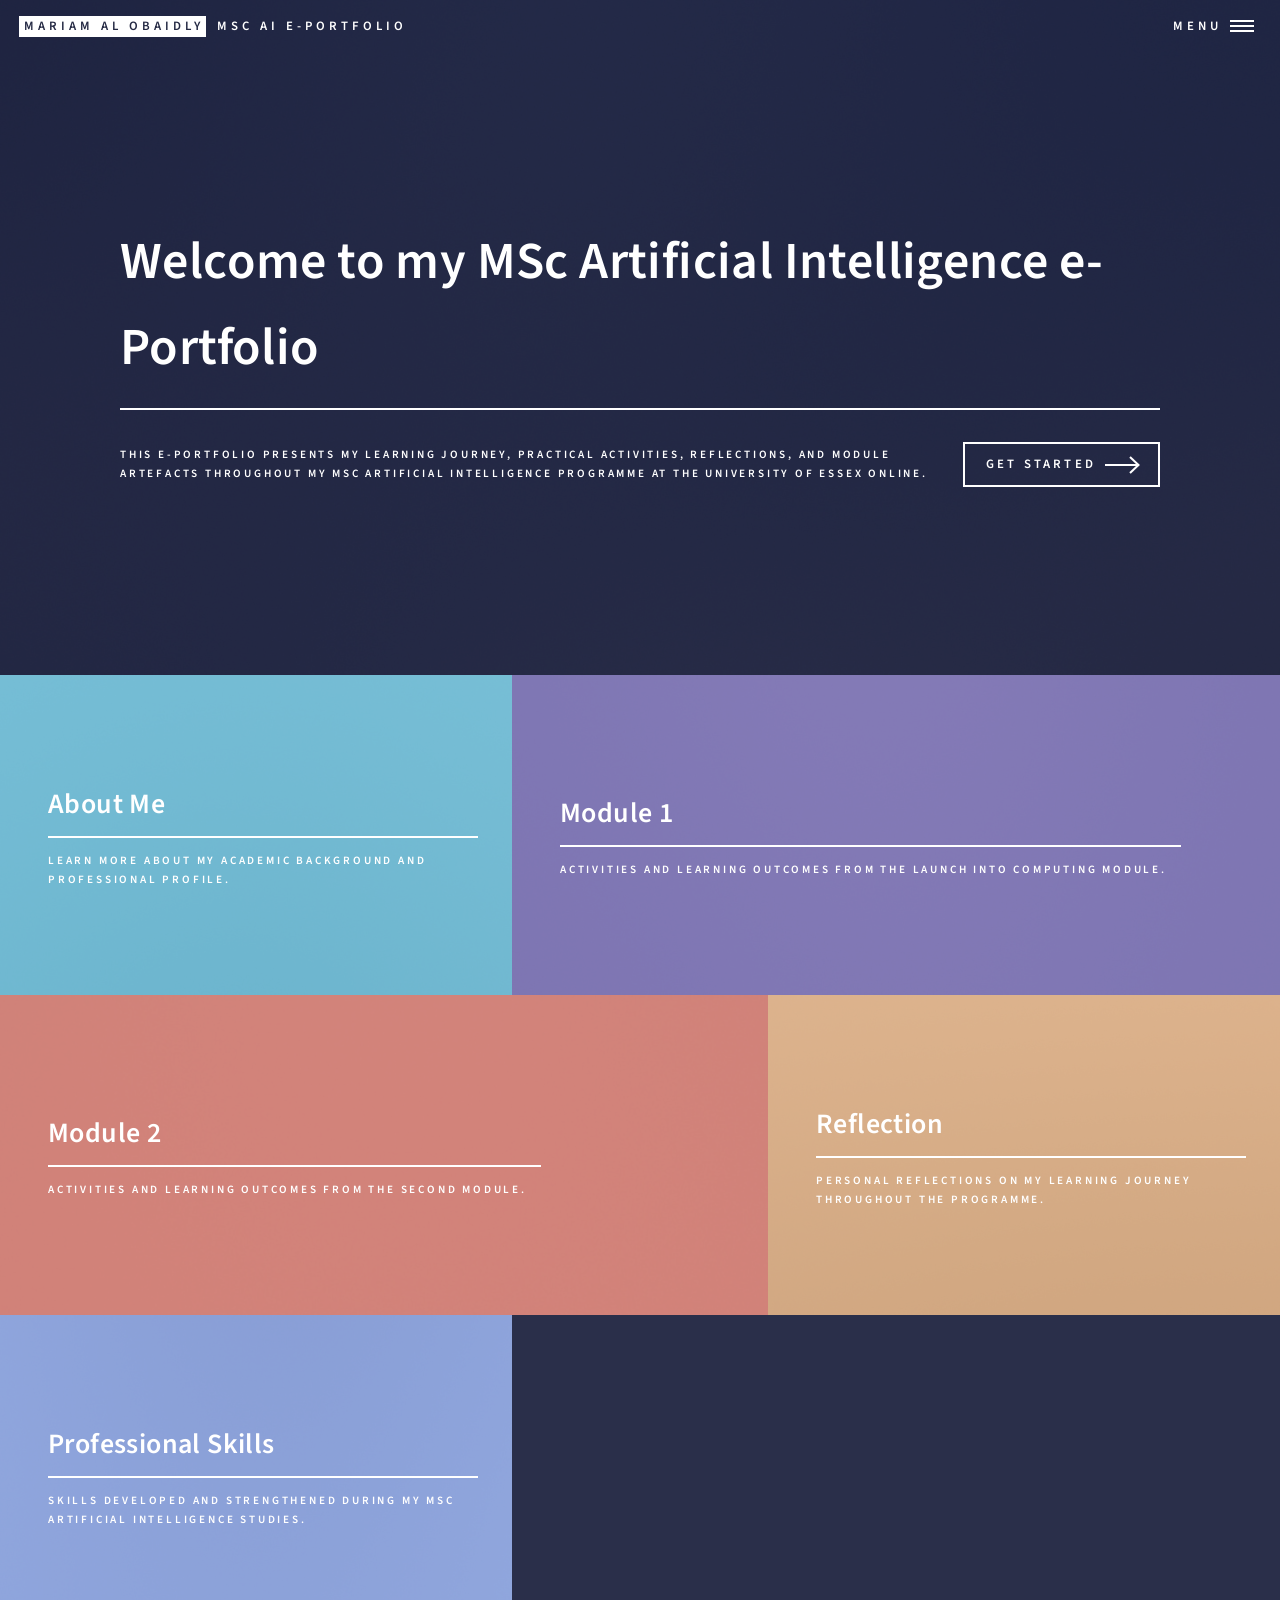
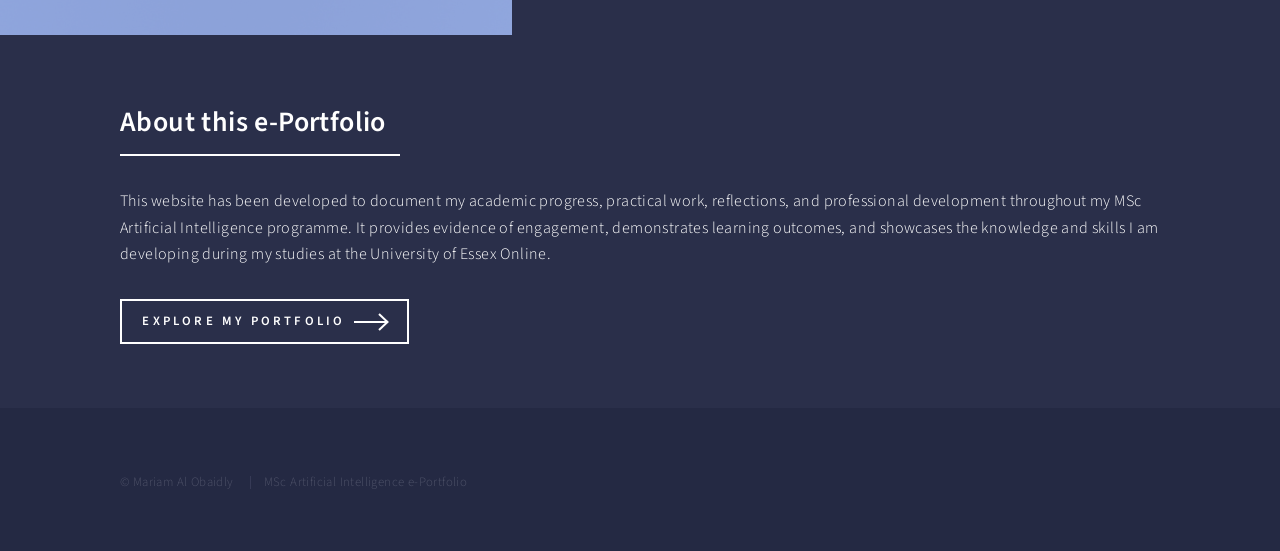
==== commit 033ad5c2: "Update index.html" ====
--- a/index.html
+++ b/index.html
@@ -31,6 +31,7 @@
 					<li><a href="index.html">Home</a></li>
 					<li><a href="about.html">About Me</a></li>
 					<li><a href="module1.html">Module 1</a></li>
+					<li><a href="module2.html">Module 2</a></li>
 					<li><a href="reflection.html">Reflection</a></li>
 					<li><a href="skills.html">Professional Skills</a></li>
 				</ul>
@@ -77,7 +78,15 @@
 							<p>Activities and learning outcomes from the Launch into Computing module.</p>
 						</header>
 					</article>
-
+<article>
+	<span class="image">
+		<img src="images/pic05.jpg" alt="Module 2" />
+	</span>
+	<header class="major">
+		<h3><a href="module2.html" class="link">Module 2</a></h3>
+		<p>Activities and learning outcomes from the second module.</p>
+	</header>
+</article>
 					<article>
 						<span class="image">
 							<img src="images/pic03.jpg" alt="Reflection" />
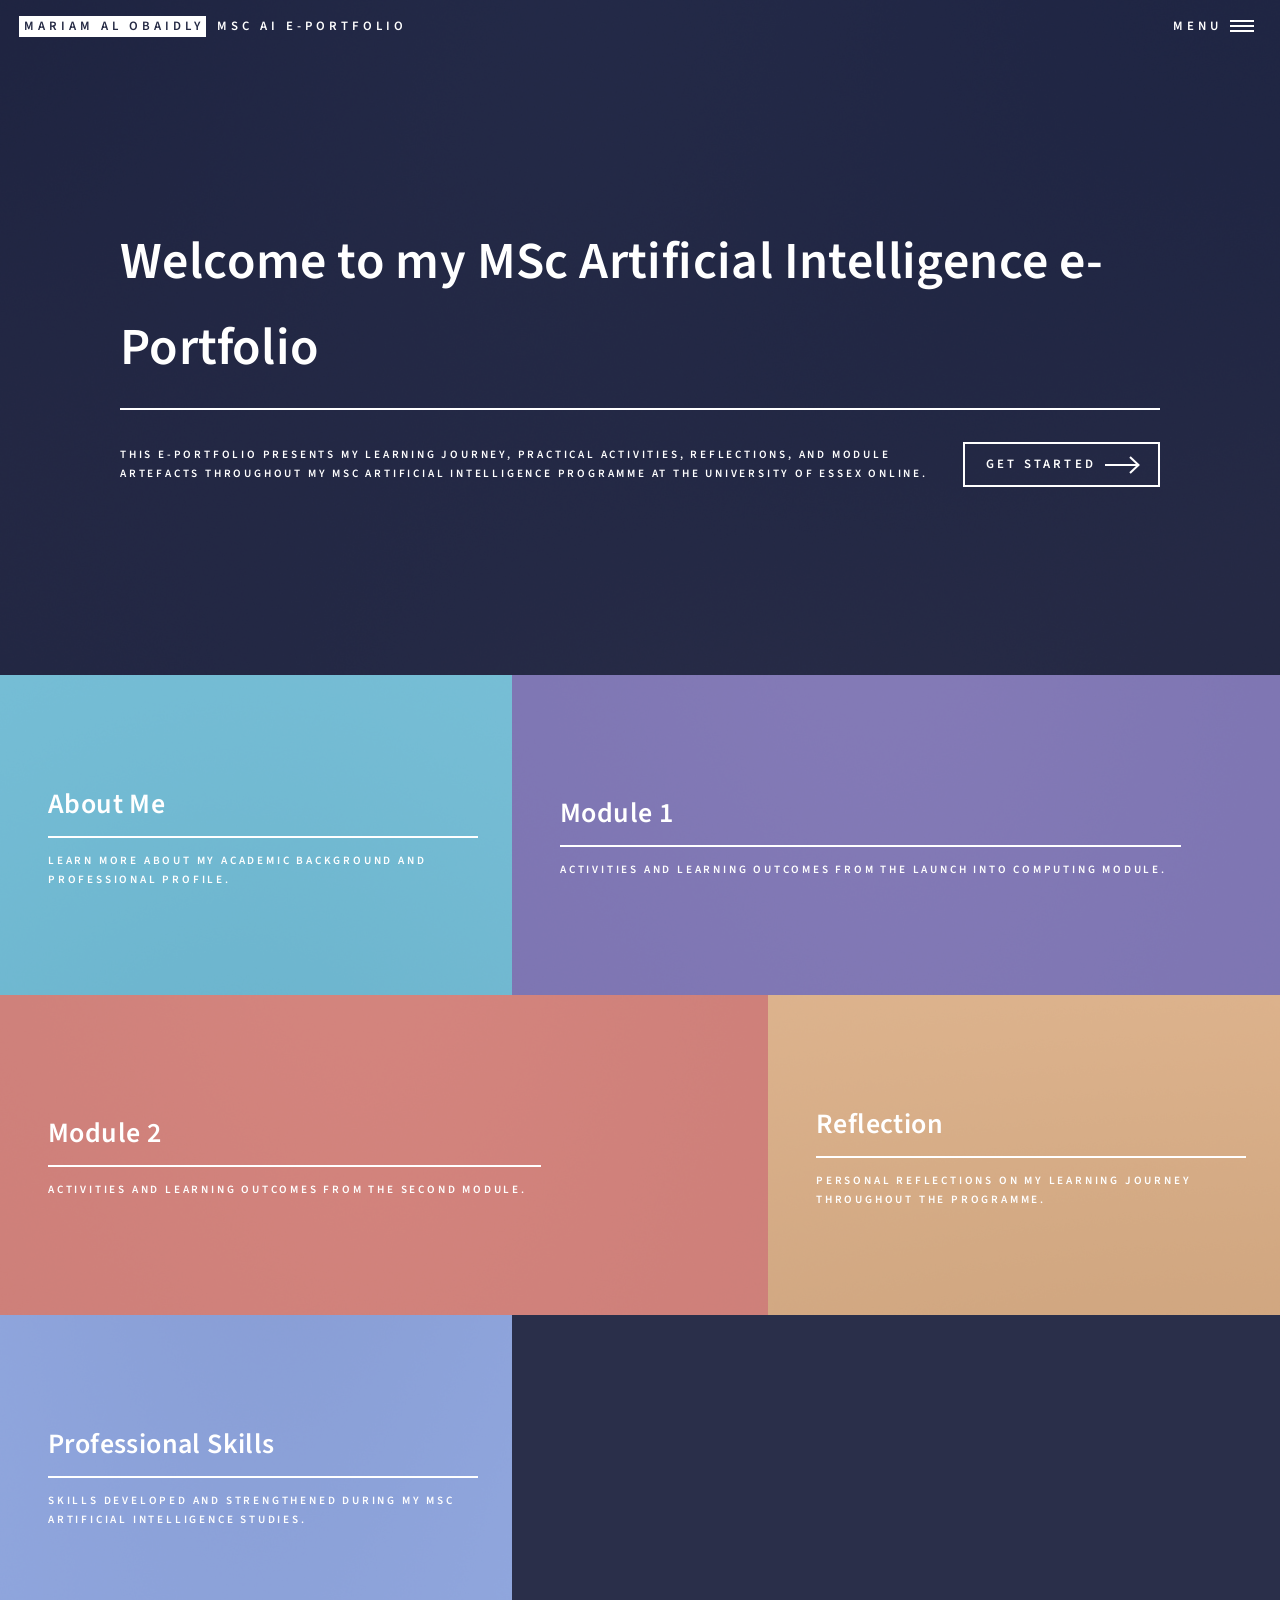
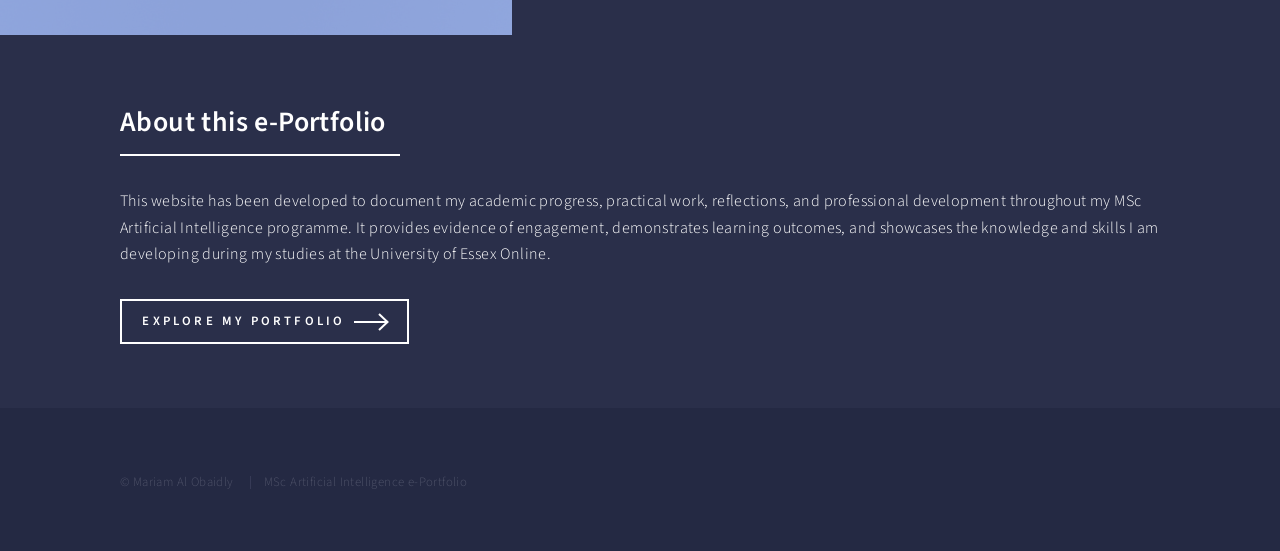
==== commit 90451b5b: "Update index.html" ====
--- a/index.html
+++ b/index.html
@@ -78,15 +78,15 @@
 							<p>Activities and learning outcomes from the Launch into Computing module.</p>
 						</header>
 					</article>
-<article>
-	<span class="image">
-		<img src="images/pic05.jpg" alt="Module 2" />
-	</span>
-	<header class="major">
-		<h3><a href="module2.html" class="link">Module 2</a></h3>
-		<p>Activities and learning outcomes from the second module.</p>
-	</header>
-</article>
+					<article>
+						<span class="image">
+							<img src="images/pic02.jpg" alt="Module 2" />
+						</span>
+						<header class="major">
+							<h3><a href="module2.html" class="link">Module 2</a></h3>
+							<p>Activities and learning outcomes from the second module.</p>
+						</header>
+					</article>
 					<article>
 						<span class="image">
 							<img src="images/pic03.jpg" alt="Reflection" />
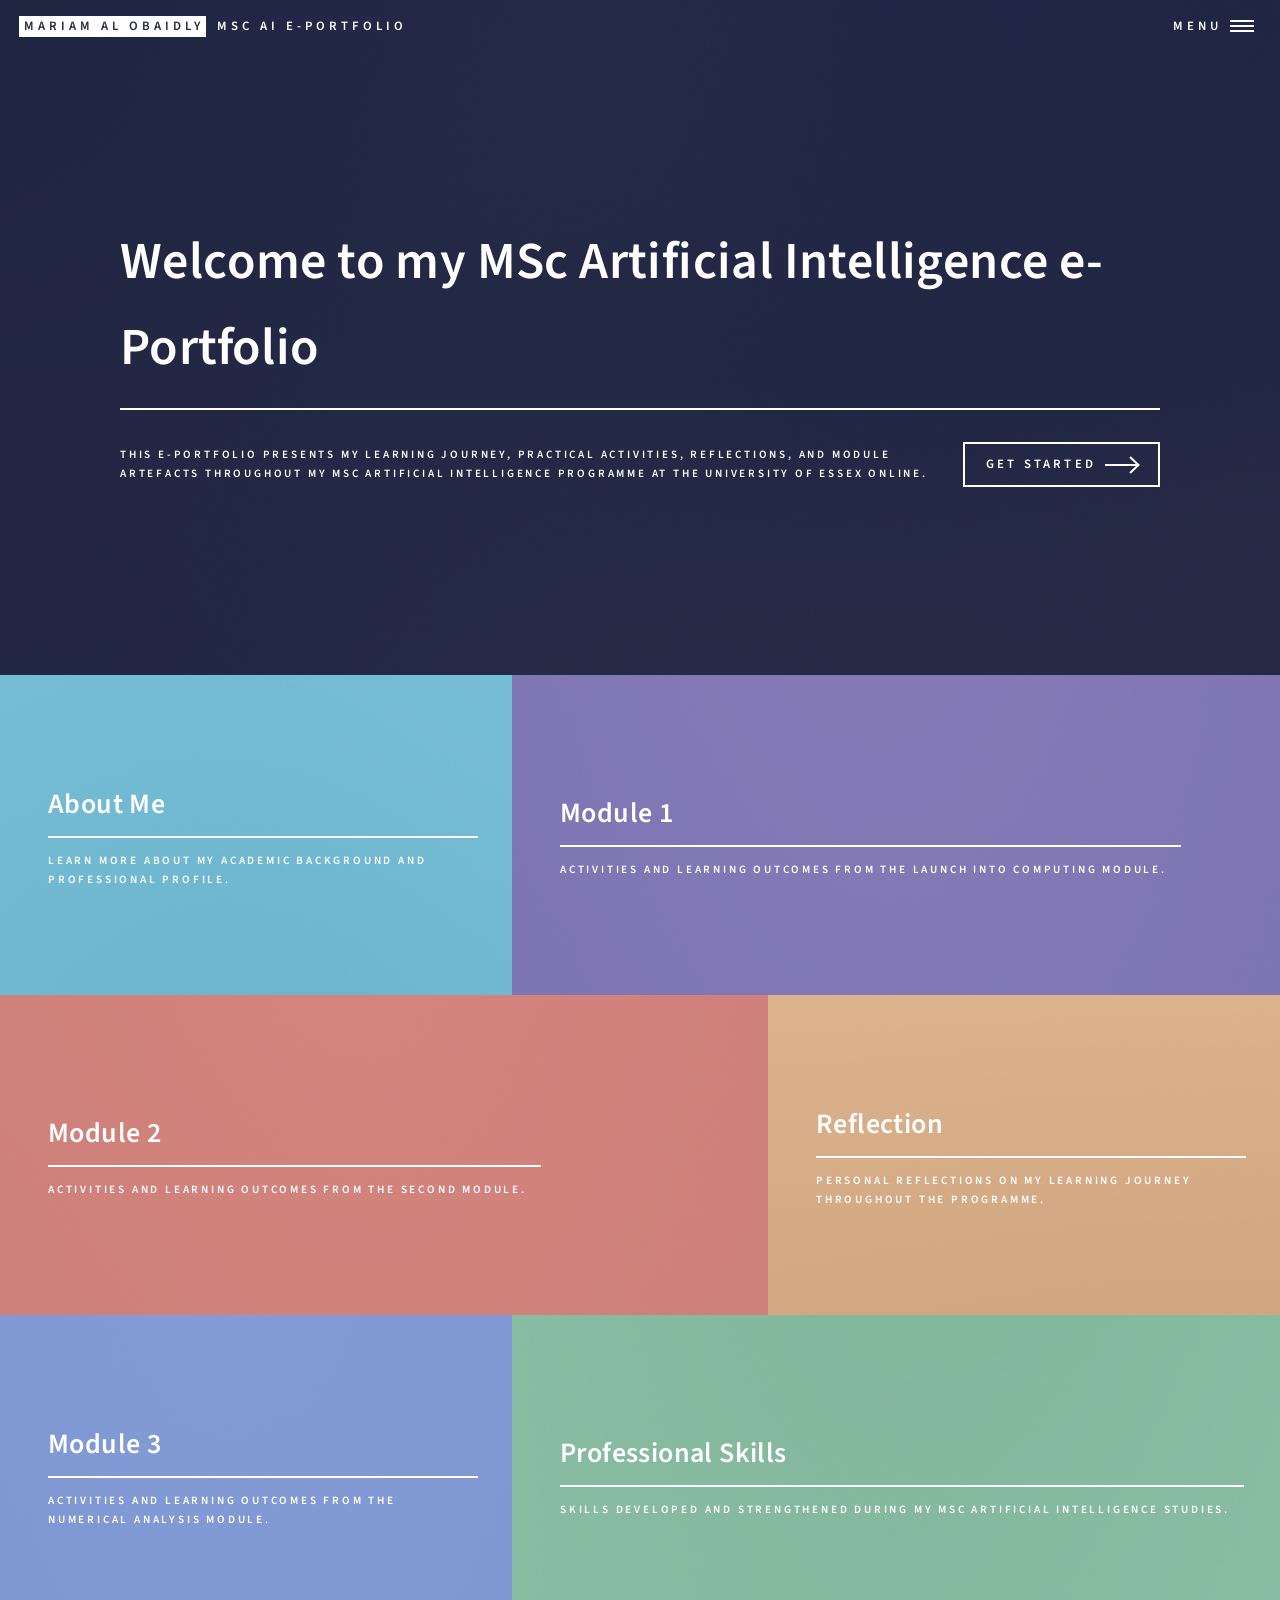
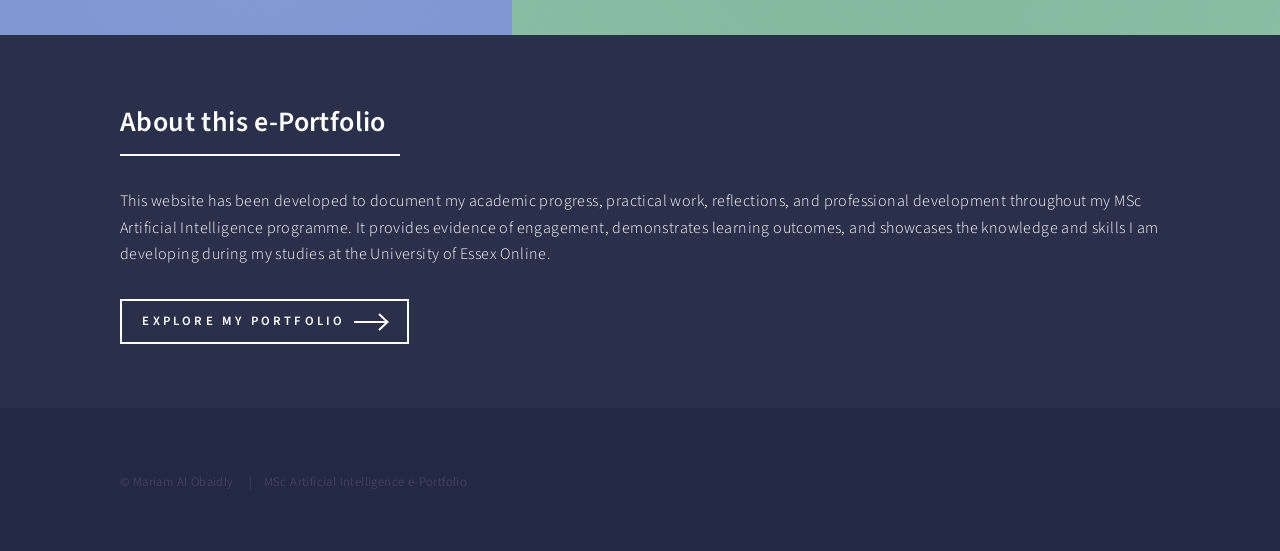
==== commit 1f396a3a: "Update index.html" ====
--- a/index.html
+++ b/index.html
@@ -32,6 +32,7 @@
 					<li><a href="about.html">About Me</a></li>
 					<li><a href="module1.html">Module 1</a></li>
 					<li><a href="module2.html">Module 2</a></li>
+					<li><a href="module3.html">Module 3</a></li>
 					<li><a href="reflection.html">Reflection</a></li>
 					<li><a href="skills.html">Professional Skills</a></li>
 				</ul>
@@ -98,6 +99,17 @@
 					</article>
 
 					<article>
+    <span class="image">
+        <img src="images/pic02.jpg" alt="Module 3" />
+    </span>
+    <header class="major">
+        <h3><a href="module3.html" class="link">Module 3</a></h3>
+        <p>Activities and learning outcomes from the Numerical Analysis module.</p>
+    </header>
+</article>
+
+					
+					<article>
 						<span class="image">
 							<img src="images/pic04.jpg" alt="Professional Skills" />
 						</span>
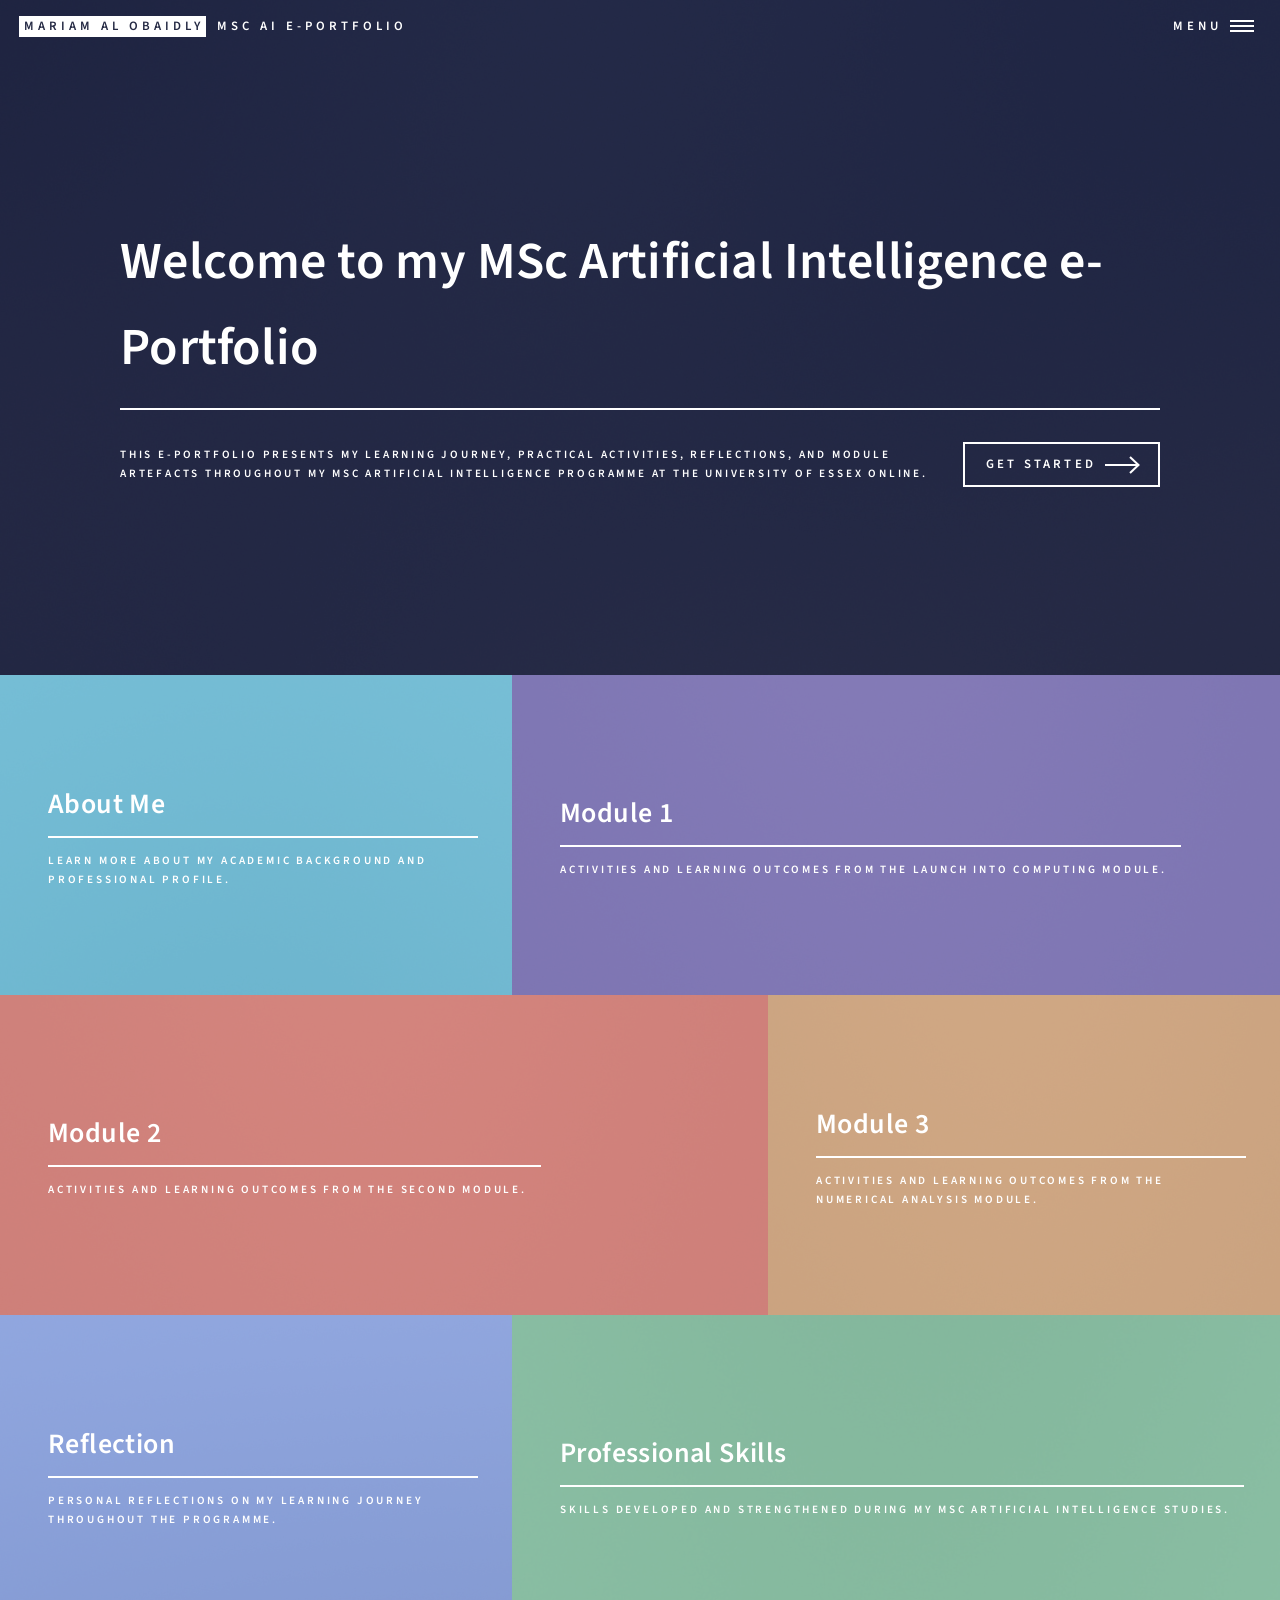
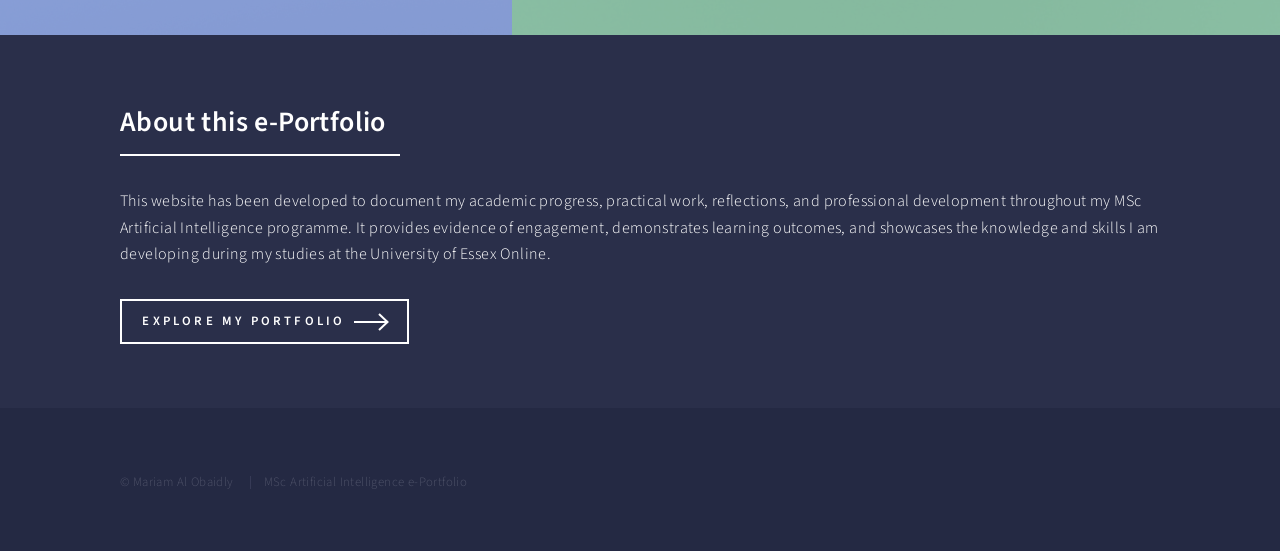
==== commit fd58ab94: "Restore original index.html content" ====
--- a/index.html
+++ b/index.html
@@ -88,6 +88,15 @@
 							<p>Activities and learning outcomes from the second module.</p>
 						</header>
 					</article>
+										<article>
+    <span class="image">
+        <img src="images/pic02.jpg" alt="Module 3" />
+    </span>
+    <header class="major">
+        <h3><a href="module3.html" class="link">Module 3</a></h3>
+        <p>Activities and learning outcomes from the Numerical Analysis module.</p>
+    </header>
+</article>
 					<article>
 						<span class="image">
 							<img src="images/pic03.jpg" alt="Reflection" />
@@ -97,18 +106,6 @@
 							<p>Personal reflections on my learning journey throughout the programme.</p>
 						</header>
 					</article>
-
-					<article>
-    <span class="image">
-        <img src="images/pic02.jpg" alt="Module 3" />
-    </span>
-    <header class="major">
-        <h3><a href="module3.html" class="link">Module 3</a></h3>
-        <p>Activities and learning outcomes from the Numerical Analysis module.</p>
-    </header>
-</article>
-
-					
 					<article>
 						<span class="image">
 							<img src="images/pic04.jpg" alt="Professional Skills" />
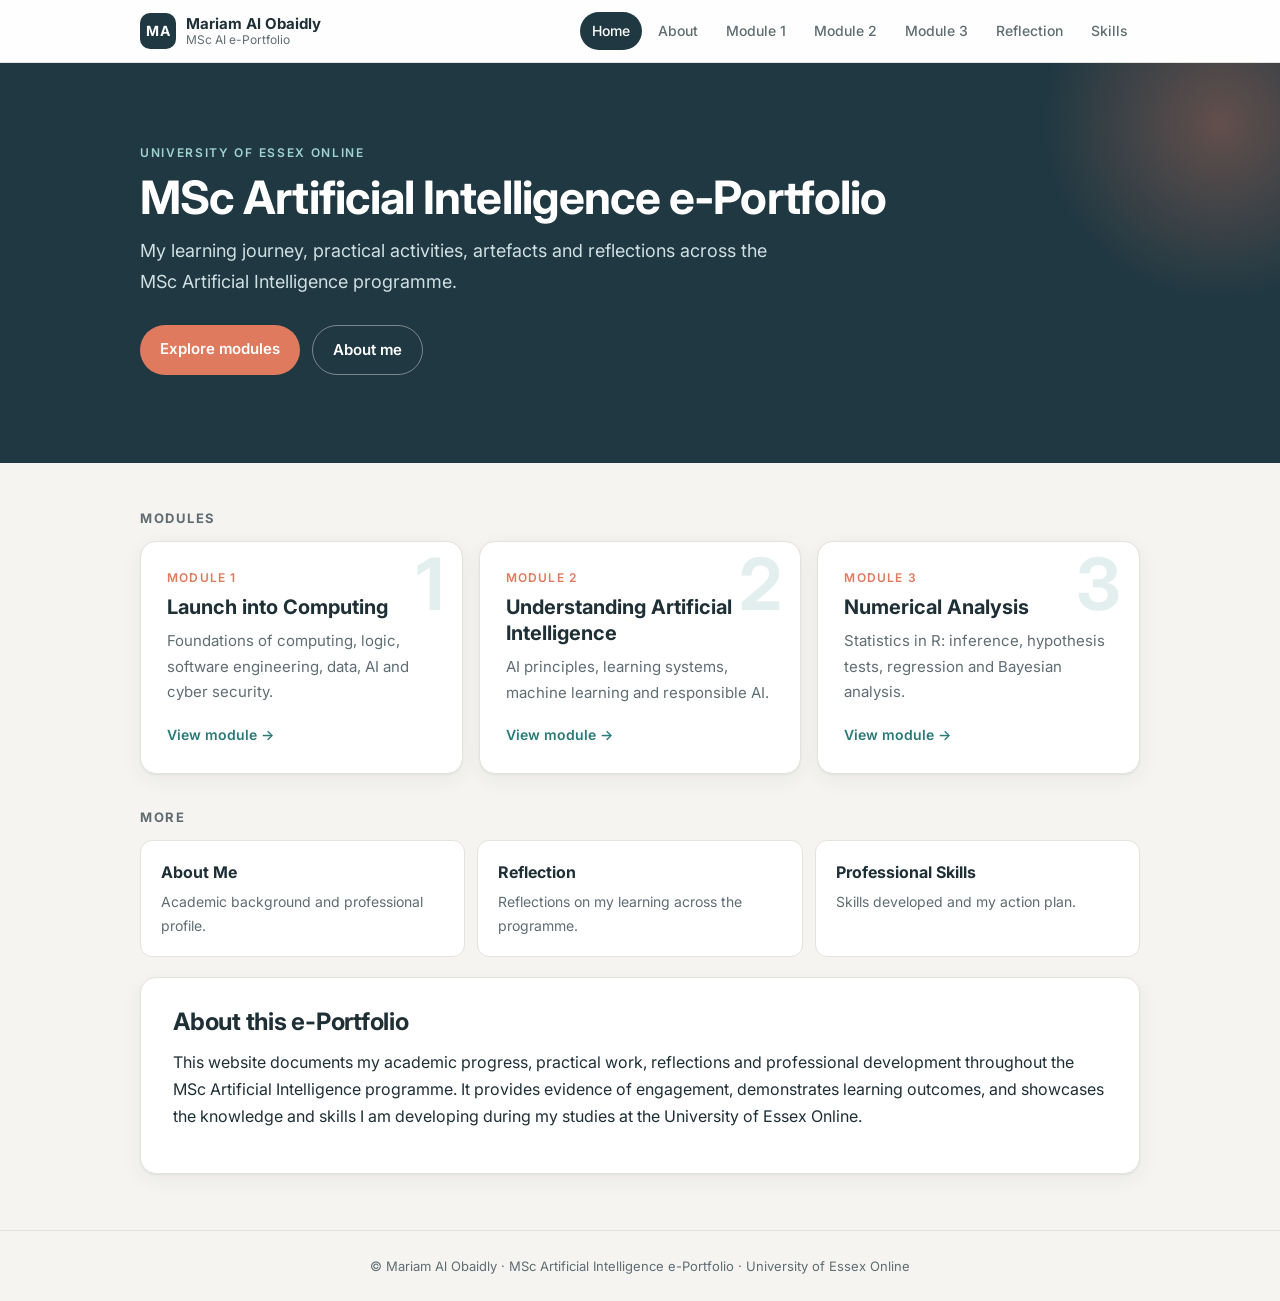
==== commit 133d9db2: "Redesign e-Portfolio with a modern card-based layout Co-Authored-By: Claude Opus 5.5 <noreply@anthro" ====
--- a/index.html
+++ b/index.html
@@ -1,159 +1,81 @@
-<!DOCTYPE HTML>
-<!--
-	Forty 
-	html5up.net | @ajlkn
-	Free for personal and commercial use under the CCA 3.0 license (html5up.net/license)
--->
-<html>
-	<head>
-		<title>Mariam Al Obaidly - MSc AI e-Portfolio</title>
-		<meta charset="utf-8" />
-		<meta name="viewport" content="width=device-width, initial-scale=1, user-scalable=no" />
-		<link rel="stylesheet" href="assets/css/main.css" />
-		<noscript><link rel="stylesheet" href="assets/css/noscript.css" /></noscript>
-	</head>
-	<body class="is-preload">
-
-		<!-- Wrapper -->
-		<div id="wrapper">
-
-			<!-- Header -->
-			<header id="header" class="alt">
-				<a href="index.html" class="logo"><strong>Mariam Al Obaidly</strong> <span>MSc AI e-Portfolio</span></a>
-				<nav>
-					<a href="#menu">Menu</a>
-				</nav>
-			</header>
-
-			<!-- Menu -->
-			<nav id="menu">
-				<ul class="links">
-					<li><a href="index.html">Home</a></li>
-					<li><a href="about.html">About Me</a></li>
-					<li><a href="module1.html">Module 1</a></li>
-					<li><a href="module2.html">Module 2</a></li>
-					<li><a href="module3.html">Module 3</a></li>
-					<li><a href="reflection.html">Reflection</a></li>
-					<li><a href="skills.html">Professional Skills</a></li>
-				</ul>
-			</nav>
-
-			<!-- Banner -->
-			<section id="banner" class="major">
-				<div class="inner">
-					<header class="major">
-						<h1>Welcome to my MSc Artificial Intelligence e-Portfolio</h1>
-					</header>
-					<div class="content">
-						<p>
-							This e-portfolio presents my learning journey, practical activities, reflections, and module artefacts throughout my MSc Artificial Intelligence programme at the University of Essex Online.
-						</p>
-						<ul class="actions">
-							<li><a href="#one" class="button next scrolly">Get Started</a></li>
-						</ul>
-					</div>
-				</div>
-			</section>
-
-			<!-- Main -->
-			<div id="main">
-
-				<!-- One -->
-				<section id="one" class="tiles">
-					<article>
-						<span class="image">
-							<img src="images/pic01.jpg" alt="About Me" />
-						</span>
-						<header class="major">
-							<h3><a href="about.html" class="link">About Me</a></h3>
-							<p>Learn more about my academic background and professional profile.</p>
-						</header>
-					</article>
-
-					<article>
-						<span class="image">
-							<img src="images/pic02.jpg" alt="Module 1" />
-						</span>
-						<header class="major">
-							<h3><a href="module1.html" class="link">Module 1</a></h3>
-							<p>Activities and learning outcomes from the Launch into Computing module.</p>
-						</header>
-					</article>
-					<article>
-						<span class="image">
-							<img src="images/pic02.jpg" alt="Module 2" />
-						</span>
-						<header class="major">
-							<h3><a href="module2.html" class="link">Module 2</a></h3>
-							<p>Activities and learning outcomes from the second module.</p>
-						</header>
-					</article>
-										<article>
-    <span class="image">
-        <img src="images/pic02.jpg" alt="Module 3" />
-    </span>
-    <header class="major">
-        <h3><a href="module3.html" class="link">Module 3</a></h3>
-        <p>Activities and learning outcomes from the Numerical Analysis module.</p>
-    </header>
-</article>
-					<article>
-						<span class="image">
-							<img src="images/pic03.jpg" alt="Reflection" />
-						</span>
-						<header class="major">
-							<h3><a href="reflection.html" class="link">Reflection</a></h3>
-							<p>Personal reflections on my learning journey throughout the programme.</p>
-						</header>
-					</article>
-					<article>
-						<span class="image">
-							<img src="images/pic04.jpg" alt="Professional Skills" />
-						</span>
-						<header class="major">
-							<h3><a href="skills.html" class="link">Professional Skills</a></h3>
-							<p>Skills developed and strengthened during my MSc Artificial Intelligence studies.</p>
-						</header>
-					</article>
-				</section>
-
-				<!-- Two -->
-				<section id="two">
-					<div class="inner">
-						<header class="major">
-							<h2>About this e-Portfolio</h2>
-						</header>
-						<p>
-							This website has been developed to document my academic progress, practical work, reflections, and professional development throughout my MSc Artificial Intelligence programme. It provides evidence of engagement, demonstrates learning outcomes, and showcases the knowledge and skills I am developing during my studies at the University of Essex Online.
-						</p>
-						<ul class="actions">
-							<li><a href="about.html" class="button next">Explore My Portfolio</a></li>
-						</ul>
-					</div>
-				</section>
-
-			</div>
-
-			<!-- Footer -->
-			<footer id="footer">
-				<div class="inner">
-					<ul class="copyright">
-						<li>&copy; Mariam Al Obaidly</li>
-						<li>MSc Artificial Intelligence e-Portfolio</li>
-					</ul>
-				</div>
-			</footer>
-
-		</div>
-
-		<!-- Scripts -->
-		<script src="assets/js/jquery.min.js"></script>
-		<script src="assets/js/jquery.scrolly.min.js"></script>
-		<script src="assets/js/jquery.scrollex.min.js"></script>
-		<script src="assets/js/browser.min.js"></script>
-		<script src="assets/js/breakpoints.min.js"></script>
-		<script src="assets/js/util.js"></script>
-		<script src="assets/js/main.js"></script>
-
-	</body>
-</html>
+<!DOCTYPE html>
+<html lang="en">
+<head>
+  <meta charset="utf-8" />
+  <meta name="viewport" content="width=device-width, initial-scale=1" />
+  <title>Mariam Al Obaidly – MSc AI e-Portfolio</title>
+  <link rel="preconnect" href="https://fonts.googleapis.com" />
+  <link rel="preconnect" href="https://fonts.gstatic.com" crossorigin />
+  <link href="https://fonts.googleapis.com/css2?family=Inter:wght@400;500;600;700&display=swap" rel="stylesheet" />
+  <link rel="stylesheet" href="assets/css/modern.css" />
+</head>
+<body>
+  <header class="topbar">
+    <div class="topbar-inner">
+      <a class="brand" href="index.html"><span class="brand-mark">MA</span><span class="brand-text"><strong>Mariam Al Obaidly</strong><small>MSc AI e-Portfolio</small></span></a>
+      <button class="nav-toggle" aria-label="Open menu" aria-expanded="false">&#9776;</button>
+      <nav class="nav">
+          <a href="index.html" class="active" aria-current="page">Home</a>
+          <a href="about.html">About</a>
+          <a href="module1.html">Module 1</a>
+          <a href="module2.html">Module 2</a>
+          <a href="module3.html">Module 3</a>
+          <a href="reflection.html">Reflection</a>
+          <a href="skills.html">Skills</a>
+      </nav>
+    </div>
+  </header>
+  <section class="hero hero-home">
+    <div class="wrap">
+      <p class="eyebrow">University of Essex Online</p>
+      <h1>MSc Artificial Intelligence e-Portfolio</h1>
+      <p class="hero-sub">My learning journey, practical activities, artefacts and reflections across the MSc Artificial Intelligence programme.</p>
+      <div class="hero-actions"><a class="btn" href="#modules">Explore modules</a><a class="btn-outline" href="about.html">About me</a></div>
+    </div>
+  </section>
+  <main class="wrap page">
+    <section id="modules">
+      <h2 class="section-title">Modules</h2>
+      <div class="mgrid">
+      <a class="mcard" href="module1.html">
+        <span class="mcard-num">1</span>
+        <span class="mcard-label">Module 1</span>
+        <h3>Launch into Computing</h3>
+        <p>Foundations of computing, logic, software engineering, data, AI and cyber security.</p>
+        <span class="mcard-go">View module &rarr;</span>
+      </a>
+      <a class="mcard" href="module2.html">
+        <span class="mcard-num">2</span>
+        <span class="mcard-label">Module 2</span>
+        <h3>Understanding Artificial Intelligence</h3>
+        <p>AI principles, learning systems, machine learning and responsible AI.</p>
+        <span class="mcard-go">View module &rarr;</span>
+      </a>
+      <a class="mcard" href="module3.html">
+        <span class="mcard-num">3</span>
+        <span class="mcard-label">Module 3</span>
+        <h3>Numerical Analysis</h3>
+        <p>Statistics in R: inference, hypothesis tests, regression and Bayesian analysis.</p>
+        <span class="mcard-go">View module &rarr;</span>
+      </a>
+      </div>
+    </section>
+    <section>
+      <h2 class="section-title">More</h2>
+      <div class="lgrid">
+        <a class="lcard" href="about.html"><h3>About Me</h3><p>Academic background and professional profile.</p></a>
+        <a class="lcard" href="reflection.html"><h3>Reflection</h3><p>Reflections on my learning across the programme.</p></a>
+        <a class="lcard" href="skills.html"><h3>Professional Skills</h3><p>Skills developed and my action plan.</p></a>
+      </div>
+    </section>
+    <section class="card prose">
+      <h2>About this e-Portfolio</h2>
+      <p>This website documents my academic progress, practical work, reflections and professional development throughout the MSc Artificial Intelligence programme. It provides evidence of engagement, demonstrates learning outcomes, and showcases the knowledge and skills I am developing during my studies at the University of Essex Online.</p>
+    </section>
+  </main>
+  <footer class="footer">
+    <div class="wrap">&copy; Mariam Al Obaidly &middot; MSc Artificial Intelligence e-Portfolio &middot; University of Essex Online</div>
+  </footer>
+  <script src="assets/js/modern.js"></script>
+</body>
+</html>
--- a/assets/css/modern.css
+++ b/assets/css/modern.css
@@ -0,0 +1,119 @@
+:root{
+  --bg:#f5f4f0; --surface:#ffffff; --ink:#1f2f36; --muted:#5f6d73; --line:#e4e2dc;
+  --brand:#1f3842; --teal:#2a7a78; --teal-soft:#e3efee; --coral:#e07a5f; --coral-soft:#fbe9e3;
+  --radius:16px; --shadow:0 1px 2px rgba(31,56,66,.06),0 6px 20px rgba(31,56,66,.06);
+}
+@media (prefers-color-scheme: dark){
+  :root:not([data-theme="light"]){
+    --bg:#0f1a1f; --surface:#162329; --ink:#e7eef0; --muted:#9db0b6; --line:#24363d;
+    --brand:#0b151a; --teal:#5fb3ae; --teal-soft:#1b3333; --coral:#ef9a82; --coral-soft:#3a2520;
+    --shadow:0 1px 2px rgba(0,0,0,.3),0 6px 20px rgba(0,0,0,.25);
+  }
+}
+*{box-sizing:border-box}
+html{scroll-behavior:smooth;scroll-padding-top:84px}
+body{margin:0;background:var(--bg);color:var(--ink);font:16px/1.7 Inter,system-ui,-apple-system,"Segoe UI",sans-serif;-webkit-font-smoothing:antialiased}
+a{color:var(--teal)}
+img{max-width:100%;height:auto}
+.wrap{max-width:1040px;margin:0 auto;padding:0 20px}
+
+/* top bar */
+.topbar{position:sticky;top:0;z-index:20;background:color-mix(in srgb,var(--surface) 88%,transparent);backdrop-filter:blur(10px);border-bottom:1px solid var(--line)}
+.topbar-inner{max-width:1040px;margin:0 auto;padding:12px 20px;display:flex;align-items:center;gap:16px}
+.brand{display:flex;align-items:center;gap:10px;text-decoration:none;color:var(--ink);margin-right:auto}
+.brand-mark{width:36px;height:36px;border-radius:10px;background:var(--brand);color:#fff;display:grid;place-items:center;font-weight:700;font-size:14px;letter-spacing:.5px}
+.brand-text{display:flex;flex-direction:column;line-height:1.2}
+.brand-text strong{font-size:15px}
+.brand-text small{color:var(--muted);font-size:12px}
+.nav{display:flex;gap:4px;flex-wrap:wrap}
+.nav a{color:var(--muted);text-decoration:none;font-size:14px;font-weight:500;padding:7px 12px;border-radius:999px;transition:background .15s,color .15s}
+.nav a:hover{background:var(--teal-soft);color:var(--ink)}
+.nav a.active{background:var(--brand);color:#fff}
+.nav-toggle{display:none;background:none;border:1px solid var(--line);color:var(--ink);border-radius:10px;font-size:18px;padding:4px 10px;cursor:pointer}
+@media (max-width:820px){
+  .nav-toggle{display:block}
+  .nav{display:none;position:absolute;top:100%;left:0;right:0;flex-direction:column;background:var(--surface);border-bottom:1px solid var(--line);padding:10px 16px 16px}
+  .nav.open{display:flex}
+}
+
+/* hero */
+.hero{background:var(--brand);color:#fff;padding:56px 0 64px;position:relative;overflow:hidden}
+.hero::after{content:"";position:absolute;right:-120px;top:-120px;width:360px;height:360px;border-radius:50%;background:radial-gradient(circle,rgba(224,122,95,.35),transparent 70%)}
+.hero-sm{padding:44px 0 48px}
+.hero-home{padding:80px 0 88px}
+.eyebrow{margin:0 0 8px;text-transform:uppercase;letter-spacing:.14em;font-size:12px;font-weight:600;color:#9fd3cf}
+.hero h1{margin:0;font-size:clamp(30px,5vw,46px);line-height:1.15;letter-spacing:-.02em}
+.hero-sub{margin:12px 0 0;max-width:640px;color:#cfe0e3;font-size:18px}
+.hero-actions{margin-top:28px;display:flex;gap:12px;flex-wrap:wrap}
+.btn,.btn-outline{display:inline-block;padding:11px 20px;border-radius:999px;font-weight:600;font-size:15px;text-decoration:none}
+.btn{background:var(--coral);color:#fff}
+.btn-outline{border:1px solid rgba(255,255,255,.4);color:#fff}
+
+/* page */
+.page{padding-top:32px;padding-bottom:56px;display:flex;flex-direction:column;gap:20px}
+.section-title{font-size:13px;text-transform:uppercase;letter-spacing:.12em;color:var(--muted);margin:12px 0 12px}
+.card{background:var(--surface);border:1px solid var(--line);border-radius:var(--radius);box-shadow:var(--shadow)}
+section.card,div.card{padding:28px 32px}
+@media (max-width:600px){section.card,div.card{padding:22px 18px}}
+
+/* prose */
+.prose h2{font-size:24px;line-height:1.3;margin:0 0 12px;letter-spacing:-.01em}
+.prose h3{font-size:13px;text-transform:uppercase;letter-spacing:.1em;color:var(--teal);margin:28px 0 8px}
+.prose h3:first-child{margin-top:0}
+.prose p{margin:0 0 14px}
+.prose ul,.prose ol{padding-left:20px;margin:0 0 14px}
+.prose li{margin:4px 0}
+.prose code{background:var(--teal-soft);padding:1px 6px;border-radius:6px;font-size:.9em}
+.prose .image{display:block;margin:18px auto !important}
+.prose .image img{border-radius:12px;border:1px solid var(--line);display:block;width:100%}
+.prose em{color:var(--muted)}
+.prose hr{border:0;border-top:1px solid var(--line);margin:24px 0}
+.prose table{width:100%;border-collapse:collapse;font-size:14px;margin:8px 0 16px}
+.prose th{text-align:left;background:var(--teal-soft);color:var(--ink);font-weight:600}
+.prose th,.prose td{padding:10px 12px;border-bottom:1px solid var(--line);vertical-align:top}
+.table-wrapper{overflow-x:auto}
+
+/* modules grid */
+.mgrid{display:grid;grid-template-columns:repeat(auto-fit,minmax(260px,1fr));gap:16px}
+.mcard{position:relative;display:flex;flex-direction:column;padding:26px;border-radius:var(--radius);background:var(--surface);border:1px solid var(--line);box-shadow:var(--shadow);text-decoration:none;color:var(--ink);transition:transform .15s,box-shadow .15s;overflow:hidden}
+.mcard:hover{transform:translateY(-3px);box-shadow:0 12px 30px rgba(31,56,66,.12)}
+.mcard-num{position:absolute;right:18px;top:6px;font-size:72px;font-weight:700;color:var(--teal-soft);line-height:1}
+.mcard-label{font-size:12px;font-weight:600;letter-spacing:.1em;text-transform:uppercase;color:var(--coral)}
+.mcard h3{margin:6px 0 8px;font-size:20px;line-height:1.3;position:relative}
+.mcard p{margin:0 0 18px;color:var(--muted);font-size:15px;position:relative}
+.mcard-go{margin-top:auto;font-weight:600;color:var(--teal);font-size:14px}
+.lgrid{display:grid;grid-template-columns:repeat(auto-fit,minmax(220px,1fr));gap:12px}
+.lcard{padding:18px 20px;border-radius:12px;background:var(--surface);border:1px solid var(--line);text-decoration:none;color:var(--ink);transition:border-color .15s}
+.lcard:hover{border-color:var(--teal)}
+.lcard h3{margin:0 0 4px;font-size:16px}
+.lcard p{margin:0;color:var(--muted);font-size:14px}
+
+/* units */
+.units-head{display:flex;align-items:center;justify-content:space-between;gap:12px;margin-top:12px;flex-wrap:wrap}
+.units-head h2{margin:0;font-size:24px}
+.units-tools{display:flex;gap:8px}
+.btn-ghost{background:var(--surface);border:1px solid var(--line);color:var(--ink);border-radius:999px;padding:6px 14px;font:500 13px Inter,sans-serif;cursor:pointer}
+.btn-ghost:hover{border-color:var(--teal)}
+.chips{display:flex;flex-wrap:wrap;gap:8px}
+.chip{font-size:13px;font-weight:500;text-decoration:none;color:var(--ink);background:var(--surface);border:1px solid var(--line);padding:5px 12px;border-radius:999px}
+.chip:hover{border-color:var(--teal);color:var(--teal)}
+details.unit{overflow:hidden}
+details.unit summary{list-style:none;cursor:pointer;display:grid;grid-template-columns:auto 1fr auto;grid-template-areas:"badge title chev" "badge tags chev";column-gap:16px;row-gap:6px;align-items:center;padding:20px 24px}
+details.unit summary::-webkit-details-marker{display:none}
+details.unit summary:hover{background:color-mix(in srgb,var(--teal-soft) 45%,transparent)}
+.badge{grid-area:badge;align-self:start;background:var(--teal-soft);color:var(--teal);font-weight:700;font-size:13px;padding:6px 10px;border-radius:10px;white-space:nowrap}
+.unit-title{grid-area:title;font-weight:600;font-size:17px;line-height:1.4}
+.unit-tags{grid-area:tags;display:flex;flex-wrap:wrap;gap:6px}
+.tag{font-size:11.5px;color:var(--muted);border:1px solid var(--line);border-radius:999px;padding:1px 9px}
+.chev{grid-area:chev;width:12px;height:12px;border-right:2px solid var(--muted);border-bottom:2px solid var(--muted);transform:rotate(45deg);transition:transform .2s;margin-right:4px}
+details[open] .chev{transform:rotate(-135deg)}
+details[open] summary{border-bottom:1px solid var(--line)}
+.unit-body{padding:24px 28px 12px}
+#ema1 .badge{background:var(--coral-soft);color:var(--coral)}
+@media (max-width:600px){
+  details.unit summary{grid-template-columns:1fr auto;grid-template-areas:"badge chev" "title chev" "tags tags";padding:16px 18px}
+  .badge{justify-self:start}
+  .unit-body{padding:18px}
+}
+
+.footer{border-top:1px solid var(--line);padding:24px 0;color:var(--muted);font-size:13px;text-align:center}
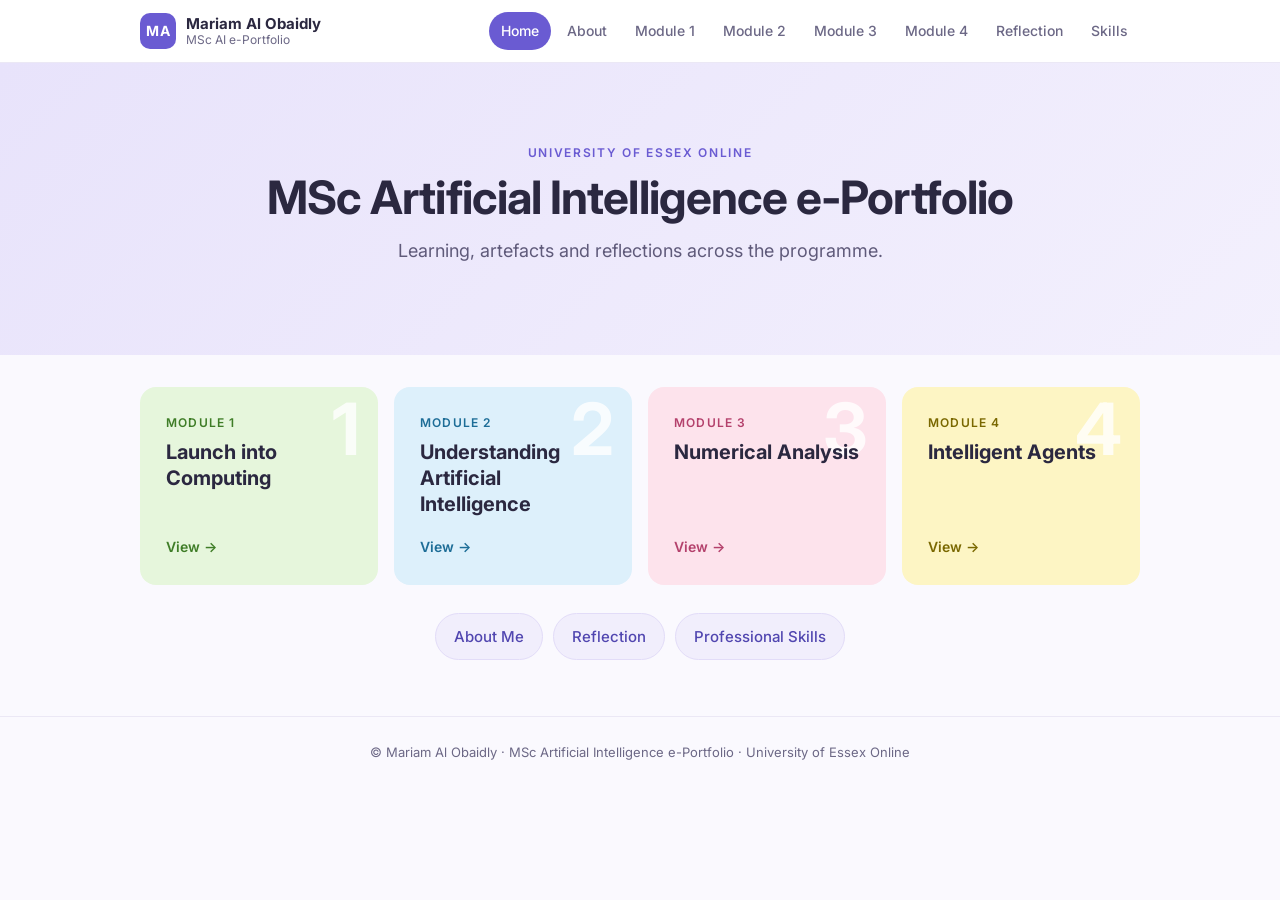
==== commit 42152ce9: "Lavender theme, simpler home page and Module 4 page Co-Authored-By: Claude Opus 5.5 <noreply@anthrop" ====
--- a/index.html
+++ b/index.html
@@ -20,6 +20,7 @@
           <a href="module1.html">Module 1</a>
           <a href="module2.html">Module 2</a>
           <a href="module3.html">Module 3</a>
+          <a href="module4.html">Module 4</a>
           <a href="reflection.html">Reflection</a>
           <a href="skills.html">Skills</a>
       </nav>
@@ -29,49 +30,43 @@
     <div class="wrap">
       <p class="eyebrow">University of Essex Online</p>
       <h1>MSc Artificial Intelligence e-Portfolio</h1>
-      <p class="hero-sub">My learning journey, practical activities, artefacts and reflections across the MSc Artificial Intelligence programme.</p>
-      <div class="hero-actions"><a class="btn" href="#modules">Explore modules</a><a class="btn-outline" href="about.html">About me</a></div>
+      <p class="hero-sub">Learning, artefacts and reflections across the programme.</p>
     </div>
   </section>
   <main class="wrap page">
     <section id="modules">
-      <h2 class="section-title">Modules</h2>
       <div class="mgrid">
       <a class="mcard" href="module1.html">
         <span class="mcard-num">1</span>
         <span class="mcard-label">Module 1</span>
         <h3>Launch into Computing</h3>
-        <p>Foundations of computing, logic, software engineering, data, AI and cyber security.</p>
-        <span class="mcard-go">View module &rarr;</span>
+        <span class="mcard-go">View &rarr;</span>
       </a>
       <a class="mcard" href="module2.html">
         <span class="mcard-num">2</span>
         <span class="mcard-label">Module 2</span>
         <h3>Understanding Artificial Intelligence</h3>
-        <p>AI principles, learning systems, machine learning and responsible AI.</p>
-        <span class="mcard-go">View module &rarr;</span>
+        <span class="mcard-go">View &rarr;</span>
       </a>
       <a class="mcard" href="module3.html">
         <span class="mcard-num">3</span>
         <span class="mcard-label">Module 3</span>
         <h3>Numerical Analysis</h3>
-        <p>Statistics in R: inference, hypothesis tests, regression and Bayesian analysis.</p>
-        <span class="mcard-go">View module &rarr;</span>
+        <span class="mcard-go">View &rarr;</span>
+      </a>
+      <a class="mcard" href="module4.html">
+        <span class="mcard-num">4</span>
+        <span class="mcard-label">Module 4</span>
+        <h3>Intelligent Agents</h3>
+        <span class="mcard-go">View &rarr;</span>
       </a>
       </div>
     </section>
-    <section>
-      <h2 class="section-title">More</h2>
-      <div class="lgrid">
-        <a class="lcard" href="about.html"><h3>About Me</h3><p>Academic background and professional profile.</p></a>
-        <a class="lcard" href="reflection.html"><h3>Reflection</h3><p>Reflections on my learning across the programme.</p></a>
-        <a class="lcard" href="skills.html"><h3>Professional Skills</h3><p>Skills developed and my action plan.</p></a>
-      </div>
-    </section>
-    <section class="card prose">
-      <h2>About this e-Portfolio</h2>
-      <p>This website documents my academic progress, practical work, reflections and professional development throughout the MSc Artificial Intelligence programme. It provides evidence of engagement, demonstrates learning outcomes, and showcases the knowledge and skills I am developing during my studies at the University of Essex Online.</p>
-    </section>
+    <nav class="quick">
+      <a href="about.html">About Me</a>
+      <a href="reflection.html">Reflection</a>
+      <a href="skills.html">Professional Skills</a>
+    </nav>
   </main>
   <footer class="footer">
     <div class="wrap">&copy; Mariam Al Obaidly &middot; MSc Artificial Intelligence e-Portfolio &middot; University of Essex Online</div>
--- a/assets/css/modern.css
+++ b/assets/css/modern.css
@@ -1,7 +1,7 @@
 :root{
   --bg:#f5f4f0; --surface:#ffffff; --ink:#1f2f36; --muted:#5f6d73; --line:#e4e2dc;
   --brand:#1f3842; --teal:#2a7a78; --teal-soft:#e3efee; --coral:#e07a5f; --coral-soft:#fbe9e3;
-  --radius:16px; --shadow:0 1px 2px rgba(31,56,66,.06),0 6px 20px rgba(31,56,66,.06);
+  --hero:var(--brand); --hero-eyebrow:#9fd3cf; --hero-sub:#cfe0e3; --glow:rgba(224,122,95,.35); --radius:16px; --shadow:0 1px 2px rgba(31,56,66,.06),0 6px 20px rgba(31,56,66,.06);
 }
 @media (prefers-color-scheme: dark){
   :root:not([data-theme="light"]){
@@ -37,13 +37,13 @@
 }
 
 /* hero */
-.hero{background:var(--brand);color:#fff;padding:56px 0 64px;position:relative;overflow:hidden}
-.hero::after{content:"";position:absolute;right:-120px;top:-120px;width:360px;height:360px;border-radius:50%;background:radial-gradient(circle,rgba(224,122,95,.35),transparent 70%)}
+.hero{background:var(--hero);color:#fff;padding:56px 0 64px;position:relative;overflow:hidden}
+.hero::after{content:"";position:absolute;right:-120px;top:-120px;width:360px;height:360px;border-radius:50%;background:radial-gradient(circle,var(--glow),transparent 70%)}
 .hero-sm{padding:44px 0 48px}
 .hero-home{padding:80px 0 88px}
-.eyebrow{margin:0 0 8px;text-transform:uppercase;letter-spacing:.14em;font-size:12px;font-weight:600;color:#9fd3cf}
+.eyebrow{margin:0 0 8px;text-transform:uppercase;letter-spacing:.14em;font-size:12px;font-weight:600;color:var(--hero-eyebrow)}
 .hero h1{margin:0;font-size:clamp(30px,5vw,46px);line-height:1.15;letter-spacing:-.02em}
-.hero-sub{margin:12px 0 0;max-width:640px;color:#cfe0e3;font-size:18px}
+.hero-sub{margin:12px 0 0;max-width:640px;color:var(--hero-sub);font-size:18px}
 .hero-actions{margin-top:28px;display:flex;gap:12px;flex-wrap:wrap}
 .btn,.btn-outline{display:inline-block;padding:11px 20px;border-radius:999px;font-weight:600;font-size:15px;text-decoration:none}
 .btn{background:var(--coral);color:#fff}
@@ -117,3 +117,36 @@
 }
 
 .footer{border-top:1px solid var(--line);padding:24px 0;color:var(--muted);font-size:13px;text-align:center}
+
+.quick{display:flex;flex-wrap:wrap;gap:10px;justify-content:center;margin-top:8px}
+.quick a{text-decoration:none;color:var(--ink);font-weight:500;font-size:15px;padding:10px 18px;border:1px solid var(--line);border-radius:999px;background:var(--surface)}
+.quick a:hover{border-color:var(--teal);color:var(--teal)}
+.hero-home .wrap{text-align:center}
+.hero-home .hero-sub{margin-left:auto;margin-right:auto}
+.mcard h3{margin-bottom:18px}
+
+/* Lavender theme */
+:root{--bg:#faf9fe;--surface:#ffffff;--ink:#2b2840;--muted:#6c6886;--line:#ebe8f5;--brand:#6a5bd2;--teal:#6a5bd2;--teal-soft:#f1eefc;--coral:#6a5bd2;--coral-soft:#ece8fb;
+--hero:linear-gradient(135deg,#e8e3fb 0%,#f3f0fd 100%);--hero-eyebrow:#6a5bd2;--hero-sub:#5f5a7a;--glow:rgba(255,255,255,0)}
+.hero{color:#2b2840}
+.hero::after{display:none}
+.btn{background:#6a5bd2}
+.mcard-num{color:#f1eefc}
+#ema1 .badge{background:#2b2840;color:#fff}
+.mgrid{grid-template-columns:repeat(4,1fr)}
+@media (max-width:980px){.mgrid{grid-template-columns:repeat(2,1fr)}}
+@media (max-width:560px){.mgrid{grid-template-columns:1fr}}
+.mgrid .mcard{border:none;box-shadow:none}
+.mgrid .mcard:nth-child(1){background:#e6f6dc}
+.mgrid .mcard:nth-child(2){background:#ddf0fb}
+.mgrid .mcard:nth-child(3){background:#fde3ec}
+.mgrid .mcard:nth-child(4){background:#fdf5c4}
+.mgrid .mcard:nth-child(1) .mcard-label,.mgrid .mcard:nth-child(1) .mcard-go{color:#3f7d27}
+.mgrid .mcard:nth-child(2) .mcard-label,.mgrid .mcard:nth-child(2) .mcard-go{color:#1d6d97}
+.mgrid .mcard:nth-child(3) .mcard-label,.mgrid .mcard:nth-child(3) .mcard-go{color:#b4416c}
+.mgrid .mcard:nth-child(4) .mcard-label,.mgrid .mcard:nth-child(4) .mcard-go{color:#7a6800}
+.mgrid .mcard .mcard-num{color:rgba(255,255,255,.8)}
+.mgrid .mcard:hover{box-shadow:0 12px 28px rgba(43,40,64,.10)}
+.quick a{background:#f1eefc;border-color:#e2dcf8;color:#5146b0}
+.quick a:hover{background:#e7e2fb;border-color:#c9bff4}
+.mgrid .mcard h3{color:#2b2840}
